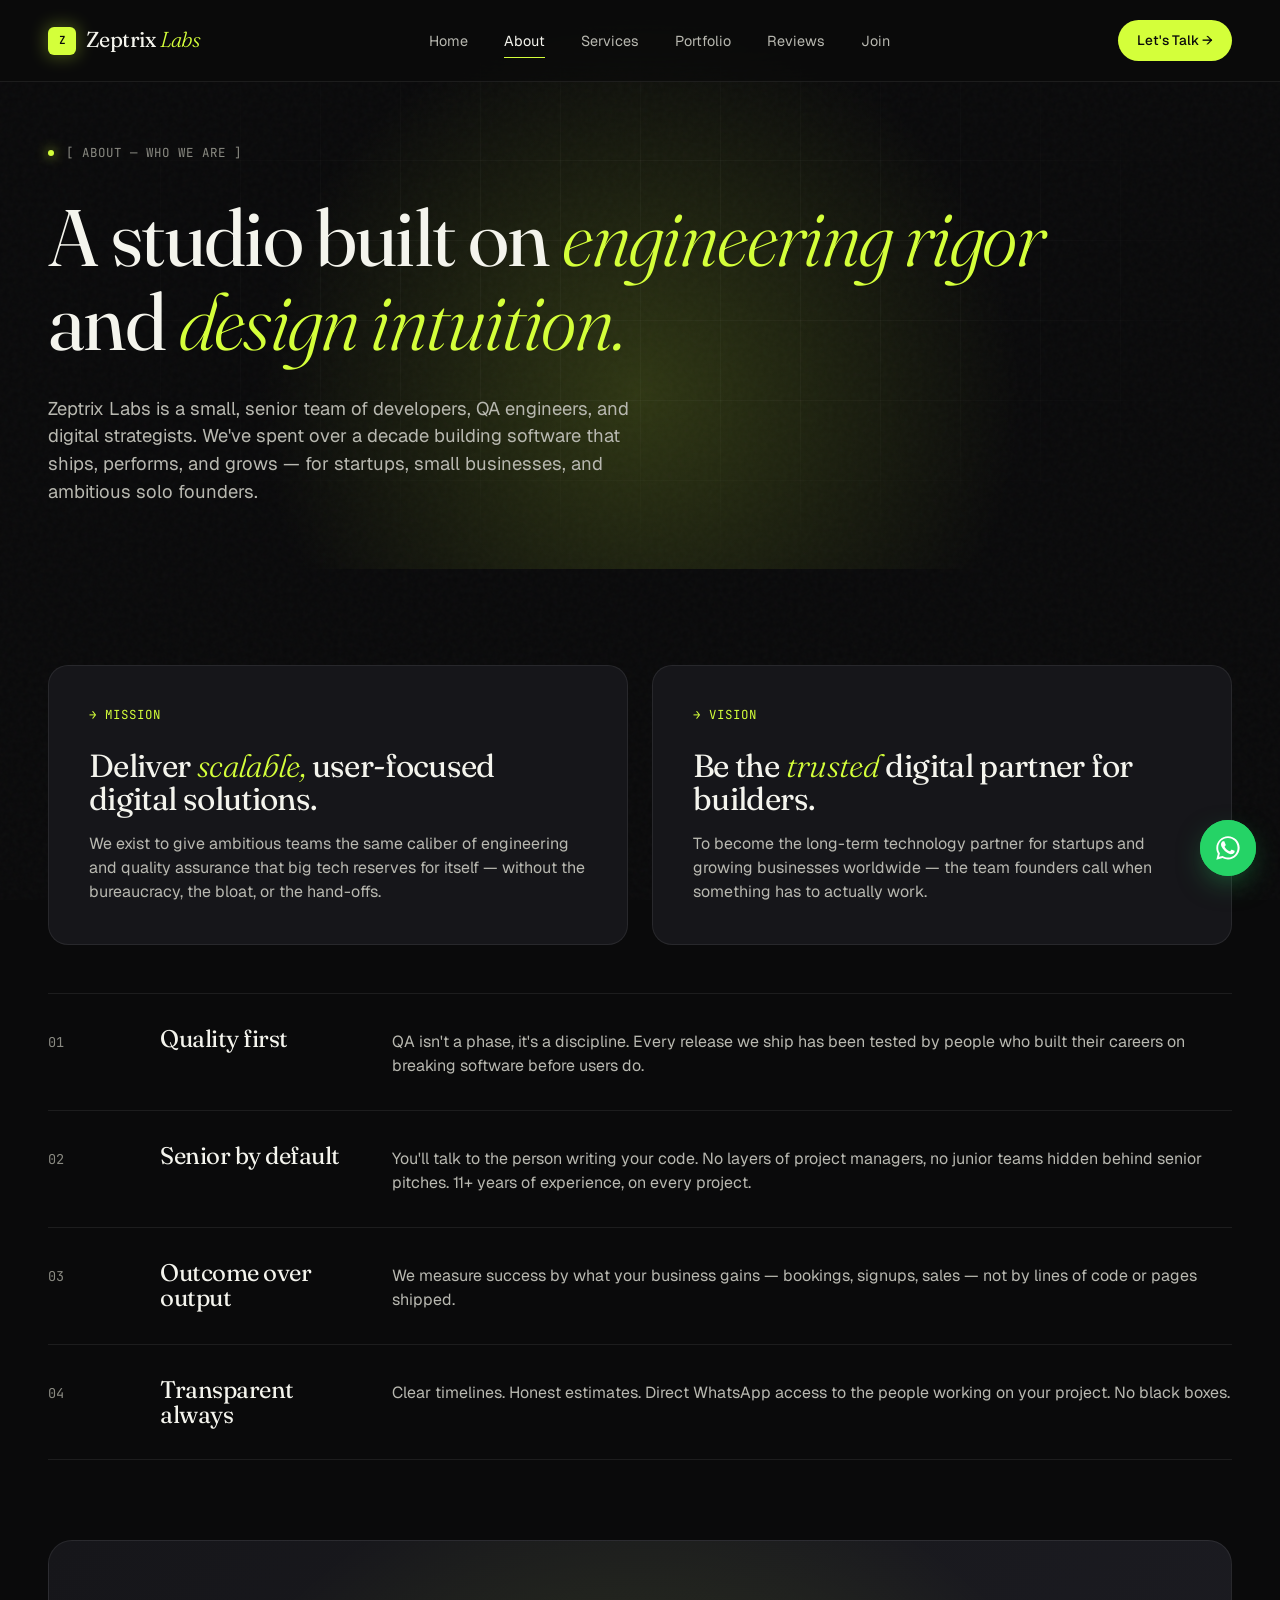
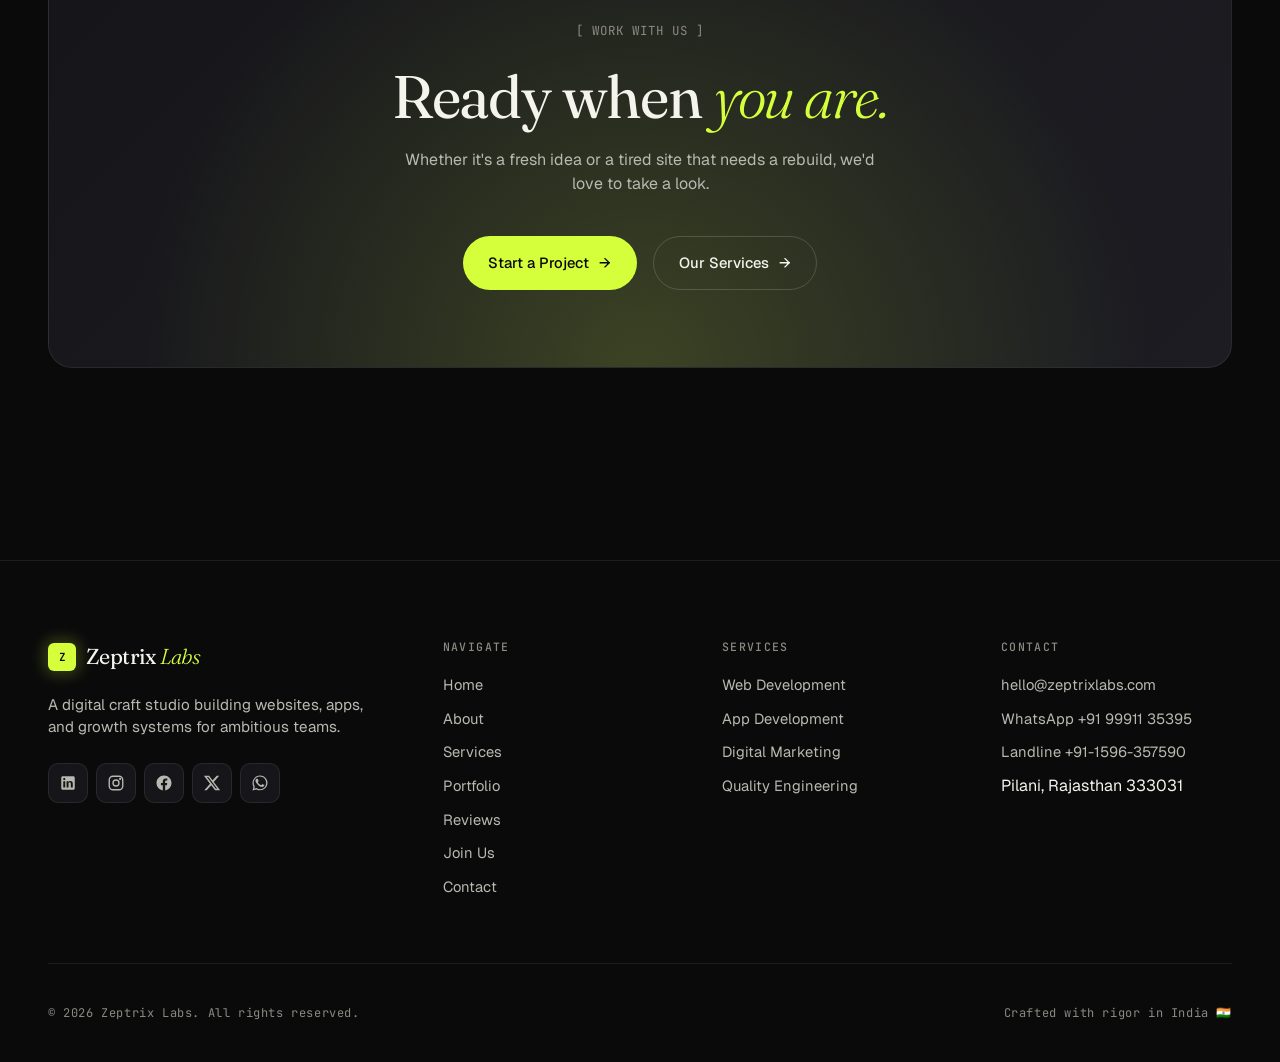
==== about.html @ 1b00766f "Add files via upload" ====
<!DOCTYPE html>
<html lang="en">
<head>
  <meta charset="UTF-8">
  <meta name="viewport" content="width=device-width, initial-scale=1.0">
  <title>About — Zeptrix Labs | 11+ Years of Digital Craft</title>
  <meta name="description" content="Zeptrix Labs is a digital craft studio with 11+ years of experience across QA and development, building scalable user-focused solutions.">
  <link rel="stylesheet" href="styles.css">
  <link rel="icon" href="data:image/svg+xml,%3Csvg xmlns='http://www.w3.org/2000/svg' viewBox='0 0 100 100'%3E%3Crect width='100' height='100' rx='22' fill='%23d4ff3a'/%3E%3Ctext x='50' y='66' font-family='monospace' font-size='52' font-weight='600' text-anchor='middle' fill='%230a0a0b'%3EZ%3C/text%3E%3C/svg%3E">
</head>
<body>

  <nav class="nav">
    <div class="container nav-inner">
      <a href="index.html" class="logo">
        <span class="logo-mark">Z</span>
        <span>Zeptrix <span class="italic">Labs</span></span>
      </a>
      <ul class="nav-links">
        <li><a href="index.html">Home</a></li>
        <li><a href="about.html" class="active">About</a></li>
        <li><a href="services.html">Services</a></li>
        <li><a href="portfolio.html">Portfolio</a></li>
        <li><a href="testimonials.html">Reviews</a></li>
        <li><a href="join.html">Join</a></li>
        <li class="nav-link-mobile"><a href="contact.html">Contact</a></li>
      </ul>
      <a href="contact.html" class="nav-cta">Let's Talk →</a>
      <button class="nav-toggle" aria-label="Menu"><span></span><span></span><span></span></button>
    </div>
  </nav>

  <section class="about-hero hero">
    <div class="container">
      <div class="hero-meta mono">
        <span class="dot"></span>
        <span>[ ABOUT — WHO WE ARE ]</span>
      </div>
      <h1>A studio built on <span class="italic">engineering rigor</span><br>and <span class="italic">design intuition.</span></h1>
      <p>Zeptrix Labs is a small, senior team of developers, QA engineers, and digital strategists. We've spent over a decade building software that ships, performs, and grows — for startups, small businesses, and ambitious solo founders.</p>
    </div>
  </section>

  <section style="padding-top: 2rem;">
    <div class="container">
      <div class="about-grid">
        <div class="about-card reveal">
          <div class="label mono">→ Mission</div>
          <h2>Deliver <span class="italic">scalable,</span> user-focused digital solutions.</h2>
          <p>We exist to give ambitious teams the same caliber of engineering and quality assurance that big tech reserves for itself — without the bureaucracy, the bloat, or the hand-offs.</p>
        </div>
        <div class="about-card reveal">
          <div class="label mono">→ Vision</div>
          <h2>Be the <span class="italic">trusted</span> digital partner for builders.</h2>
          <p>To become the long-term technology partner for startups and growing businesses worldwide — the team founders call when something has to actually work.</p>
        </div>
      </div>

      <ul class="values-list" data-stagger>
        <li class="reveal">
          <span class="num">01</span>
          <h3>Quality first</h3>
          <p>QA isn't a phase, it's a discipline. Every release we ship has been tested by people who built their careers on breaking software before users do.</p>
        </li>
        <li class="reveal">
          <span class="num">02</span>
          <h3>Senior by default</h3>
          <p>You'll talk to the person writing your code. No layers of project managers, no junior teams hidden behind senior pitches. 11+ years of experience, on every project.</p>
        </li>
        <li class="reveal">
          <span class="num">03</span>
          <h3>Outcome over output</h3>
          <p>We measure success by what your business gains — bookings, signups, sales — not by lines of code or pages shipped.</p>
        </li>
        <li class="reveal">
          <span class="num">04</span>
          <h3>Transparent always</h3>
          <p>Clear timelines. Honest estimates. Direct WhatsApp access to the people working on your project. No black boxes.</p>
        </li>
      </ul>

      <div class="cta-banner reveal" style="margin-top: 5rem;">
        <div class="label mono">[ Work With Us ]</div>
        <h2>Ready when <span class="italic">you are.</span></h2>
        <p>Whether it's a fresh idea or a tired site that needs a rebuild, we'd love to take a look.</p>
        <div class="cta-banner-actions">
          <a href="contact.html" class="btn btn-primary">Start a Project <span class="arrow">→</span></a>
          <a href="services.html" class="btn btn-ghost">Our Services <span class="arrow">→</span></a>
        </div>
      </div>
    </div>
  </section>

  <footer class="footer">
    <div class="container">
      <div class="footer-top">
        <div class="footer-brand">
          <a href="index.html" class="logo">
            <span class="logo-mark">Z</span>
            <span>Zeptrix <span class="italic">Labs</span></span>
          </a>
          <p>A digital craft studio building websites, apps, and growth systems for ambitious teams.</p>
          <div class="footer-socials">
            <a href="#" aria-label="LinkedIn"><svg width="18" height="18" viewBox="0 0 24 24" fill="currentColor"><path d="M19 3H5C3.9 3 3 3.9 3 5v14c0 1.1.9 2 2 2h14c1.1 0 2-.9 2-2V5c0-1.1-.9-2-2-2zM8.3 18H5.7V9.5h2.6V18zM7 8.3c-.8 0-1.5-.7-1.5-1.5S6.2 5.3 7 5.3s1.5.7 1.5 1.5S7.8 8.3 7 8.3zM18.3 18h-2.6v-4.6c0-1 0-2.3-1.4-2.3s-1.6 1.1-1.6 2.2V18h-2.6V9.5h2.5v1.1h.1c.4-.7 1.2-1.4 2.5-1.4 2.7 0 3.2 1.7 3.2 4V18z"/></svg></a>
            <a href="#" aria-label="Instagram"><svg width="18" height="18" viewBox="0 0 24 24" fill="none" stroke="currentColor" stroke-width="1.8"><rect x="3" y="3" width="18" height="18" rx="5"/><circle cx="12" cy="12" r="4"/><circle cx="17.5" cy="6.5" r="0.6" fill="currentColor"/></svg></a>
            <a href="#" aria-label="Facebook"><svg width="18" height="18" viewBox="0 0 24 24" fill="currentColor"><path d="M22 12c0-5.5-4.5-10-10-10S2 6.5 2 12c0 5 3.7 9.1 8.4 9.9v-7H7.9V12h2.5V9.8c0-2.5 1.5-3.9 3.8-3.9 1.1 0 2.2.2 2.2.2v2.5h-1.3c-1.2 0-1.6.8-1.6 1.6V12h2.8l-.4 2.9h-2.3v7C18.3 21.1 22 17 22 12z"/></svg></a>
            <a href="#" aria-label="Twitter"><svg width="18" height="18" viewBox="0 0 24 24" fill="currentColor"><path d="M18.244 2.25h3.308l-7.227 8.26 8.502 11.24H16.17l-5.214-6.817L4.99 21.75H1.68l7.73-8.835L1.254 2.25H8.08l4.713 6.231zm-1.161 17.52h1.833L7.084 4.126H5.117z"/></svg></a>
            <a href="https://wa.me/919991135395" target="_blank" rel="noopener" aria-label="WhatsApp"><svg width="18" height="18" viewBox="0 0 24 24" fill="currentColor"><path d="M17.5 14.4c-.3-.1-1.7-.8-2-.9-.3-.1-.5-.1-.7.1-.2.3-.7.9-.9 1.1-.2.2-.3.2-.6.1-.3-.1-1.3-.5-2.4-1.5-.9-.8-1.5-1.8-1.7-2.1-.2-.3 0-.4.1-.6.1-.1.3-.3.4-.5.1-.2.2-.3.3-.5.1-.2 0-.4 0-.5 0-.1-.7-1.7-.9-2.3-.2-.6-.5-.5-.7-.5h-.6c-.2 0-.5.1-.8.4-.3.3-1 1-1 2.4 0 1.4 1 2.8 1.2 3 .1.2 2 3.1 4.9 4.4.7.3 1.2.5 1.6.6.7.2 1.3.2 1.8.1.5-.1 1.7-.7 2-1.4.2-.7.2-1.2.2-1.4-.1-.1-.3-.2-.6-.3zM12 2C6.5 2 2 6.5 2 12c0 1.7.4 3.4 1.3 4.9L2 22l5.3-1.4c1.4.8 3 1.2 4.7 1.2 5.5 0 10-4.5 10-10S17.5 2 12 2zm0 18.2c-1.5 0-3-.4-4.3-1.2l-.3-.2-3.1.8.8-3-.2-.3c-.9-1.4-1.3-3-1.3-4.6 0-4.6 3.7-8.3 8.3-8.3 4.6 0 8.3 3.7 8.3 8.3.1 4.6-3.6 8.5-8.2 8.5z"/></svg></a>
          </div>
        </div>
        <div class="footer-col">
          <h4>Navigate</h4>
          <ul>
            <li><a href="index.html">Home</a></li>
            <li><a href="about.html">About</a></li>
            <li><a href="services.html">Services</a></li>
            <li><a href="portfolio.html">Portfolio</a></li>
            <li><a href="testimonials.html">Reviews</a></li>
            <li><a href="join.html">Join Us</a></li>
            <li><a href="contact.html">Contact</a></li>
          </ul>
        </div>
        <div class="footer-col">
          <h4>Services</h4>
          <ul>
            <li><a href="services.html#web">Web Development</a></li>
            <li><a href="services.html#apps">App Development</a></li>
            <li><a href="services.html#marketing">Digital Marketing</a></li>
            <li><a href="services.html">Quality Engineering</a></li>
          </ul>
        </div>
        <div class="footer-col">
          <h4>Contact</h4>
          <ul>
            <li><a href="mailto:hello@zeptrixlabs.com">hello@zeptrixlabs.com</a></li>
            <li><a href="https://wa.me/919991135395">WhatsApp +91 99911 35395</a></li>
            <li><a href="tel:+911596357590">Landline +91-1596-357590</a></li>
            <li>Pilani, Rajasthan 333031</li>
          </ul>
        </div>
      </div>
      <div class="footer-bottom">
        <p>© 2026 Zeptrix Labs. All rights reserved.</p>
        <p>Crafted with rigor in India 🇮🇳</p>
      </div>
    </div>
  </footer>

  <a href="https://wa.me/919991135395" class="whatsapp-float" target="_blank" rel="noopener" aria-label="Chat on WhatsApp">
    <svg width="28" height="28" viewBox="0 0 24 24" fill="currentColor"><path d="M17.5 14.4c-.3-.1-1.7-.8-2-.9-.3-.1-.5-.1-.7.1-.2.3-.7.9-.9 1.1-.2.2-.3.2-.6.1-.3-.1-1.3-.5-2.4-1.5-.9-.8-1.5-1.8-1.7-2.1-.2-.3 0-.4.1-.6.1-.1.3-.3.4-.5.1-.2.2-.3.3-.5.1-.2 0-.4 0-.5 0-.1-.7-1.7-.9-2.3-.2-.6-.5-.5-.7-.5h-.6c-.2 0-.5.1-.8.4-.3.3-1 1-1 2.4 0 1.4 1 2.8 1.2 3 .1.2 2 3.1 4.9 4.4.7.3 1.2.5 1.6.6.7.2 1.3.2 1.8.1.5-.1 1.7-.7 2-1.4.2-.7.2-1.2.2-1.4-.1-.1-.3-.2-.6-.3zM12 2C6.5 2 2 6.5 2 12c0 1.7.4 3.4 1.3 4.9L2 22l5.3-1.4c1.4.8 3 1.2 4.7 1.2 5.5 0 10-4.5 10-10S17.5 2 12 2zm0 18.2c-1.5 0-3-.4-4.3-1.2l-.3-.2-3.1.8.8-3-.2-.3c-.9-1.4-1.3-3-1.3-4.6 0-4.6 3.7-8.3 8.3-8.3 4.6 0 8.3 3.7 8.3 8.3.1 4.6-3.6 8.5-8.2 8.5z"/></svg>
  </a>

  <script src="script.js"></script>
</body>
</html>
---- styles.css ----
/* ============================================
   ZEPTRIX LABS — DESIGN SYSTEM
   Editorial tech aesthetic | Dark + electric lime
   ============================================ */

@import url('https://fonts.googleapis.com/css2?family=Fraunces:ital,opsz,wght@0,9..144,300;0,9..144,400;0,9..144,500;0,9..144,600;1,9..144,400;1,9..144,500&family=Geist:wght@300;400;500;600;700&family=JetBrains+Mono:wght@400;500&display=swap');

:root {
  /* Surfaces */
  --bg: #0a0a0b;
  --bg-elevated: #111114;
  --surface: #16161a;
  --surface-2: #1c1c22;
  --border: rgba(255, 255, 255, 0.08);
  --border-strong: rgba(255, 255, 255, 0.16);

  /* Text */
  --text: #f4f4ed;
  --text-muted: #8a8a82;
  --text-soft: #b8b8b0;

  /* Accents */
  --lime: #d4ff3a;
  --lime-soft: rgba(212, 255, 58, 0.12);
  --amber: #ff8a3d;
  --cyan: #5ee7df;

  /* Fonts */
  --font-display: 'Fraunces', 'Times New Roman', serif;
  --font-body: 'Geist', system-ui, sans-serif;
  --font-mono: 'JetBrains Mono', 'Courier New', monospace;

  /* Layout */
  --container: 1280px;
  --gutter: clamp(1.25rem, 4vw, 3rem);

  /* Motion */
  --ease: cubic-bezier(0.22, 1, 0.36, 1);
}

/* Reset */
*, *::before, *::after { box-sizing: border-box; margin: 0; padding: 0; }
html { scroll-behavior: smooth; -webkit-font-smoothing: antialiased; }
body {
  font-family: var(--font-body);
  background: var(--bg);
  color: var(--text);
  line-height: 1.5;
  font-weight: 400;
  overflow-x: hidden;
  position: relative;
}

/* Subtle grain overlay */
body::before {
  content: '';
  position: fixed;
  inset: 0;
  pointer-events: none;
  z-index: 1;
  opacity: 0.03;
  background-image: url("data:image/svg+xml,%3Csvg viewBox='0 0 200 200' xmlns='http://www.w3.org/2000/svg'%3E%3Cfilter id='n'%3E%3CfeTurbulence type='fractalNoise' baseFrequency='0.9' numOctaves='3'/%3E%3C/filter%3E%3Crect width='100%25' height='100%25' filter='url(%23n)'/%3E%3C/svg%3E");
}

img { max-width: 100%; display: block; }
a { color: inherit; text-decoration: none; }
button { font: inherit; cursor: pointer; border: none; background: none; color: inherit; }
input, textarea { font: inherit; color: inherit; }

/* Typography */
h1, h2, h3, h4 { font-family: var(--font-display); font-weight: 400; letter-spacing: -0.02em; line-height: 1.05; }
.italic { font-style: italic; font-weight: 300; }
.mono { font-family: var(--font-mono); font-size: 0.78rem; letter-spacing: 0.08em; text-transform: uppercase; }

/* Layout */
.container {
  max-width: var(--container);
  margin: 0 auto;
  padding: 0 var(--gutter);
  position: relative;
  z-index: 2;
}

/* ============================================
   NAVIGATION
   ============================================ */
.nav {
  position: fixed;
  top: 0; left: 0; right: 0;
  z-index: 100;
  padding: 1.25rem 0;
  background: rgba(10, 10, 11, 0.7);
  backdrop-filter: blur(20px);
  -webkit-backdrop-filter: blur(20px);
  border-bottom: 1px solid var(--border);
  transition: padding 0.3s var(--ease);
}
.nav-inner {
  display: flex;
  align-items: center;
  justify-content: space-between;
  gap: 2rem;
}
.logo {
  display: flex;
  align-items: center;
  gap: 0.6rem;
  font-family: var(--font-display);
  font-size: 1.35rem;
  letter-spacing: -0.02em;
}
.logo-mark {
  width: 28px; height: 28px;
  background: var(--lime);
  border-radius: 6px;
  position: relative;
  display: grid;
  place-items: center;
  color: var(--bg);
  font-family: var(--font-mono);
  font-size: 0.7rem;
  font-weight: 600;
}
.logo-mark::after {
  content: '';
  position: absolute;
  inset: -3px;
  background: var(--lime);
  border-radius: 8px;
  opacity: 0.25;
  filter: blur(8px);
  z-index: -1;
}
.logo span.italic { font-style: italic; color: var(--lime); }

.nav-links {
  display: flex;
  gap: 2.25rem;
  list-style: none;
}
.nav-links a {
  font-size: 0.9rem;
  color: var(--text-soft);
  position: relative;
  padding: 0.25rem 0;
  transition: color 0.2s var(--ease);
}
.nav-links a:hover, .nav-links a.active { color: var(--text); }
.nav-links a.active::after {
  content: '';
  position: absolute;
  bottom: -4px; left: 0;
  width: 100%; height: 1px;
  background: var(--lime);
}

.nav-cta {
  padding: 0.65rem 1.2rem;
  background: var(--lime);
  color: var(--bg);
  border-radius: 100px;
  font-size: 0.85rem;
  font-weight: 500;
  transition: transform 0.2s var(--ease), box-shadow 0.2s var(--ease);
}
.nav-cta:hover {
  transform: translateY(-1px);
  box-shadow: 0 8px 30px -8px rgba(212, 255, 58, 0.5);
}

.nav-toggle {
  display: none;
  width: 40px; height: 40px;
  flex-direction: column;
  justify-content: center;
  gap: 5px;
  padding: 0 10px;
}
.nav-toggle span {
  width: 100%; height: 1.5px;
  background: var(--text);
  transition: transform 0.3s var(--ease);
}

@media (max-width: 900px) {
  .nav-links, .nav-cta { display: none; }
  .nav-toggle { display: flex; }
  .nav-links.open {
    display: flex;
    position: absolute;
    top: 100%; left: 0; right: 0;
    flex-direction: column;
    background: var(--bg-elevated);
    padding: 1.5rem var(--gutter);
    gap: 1rem;
    border-bottom: 1px solid var(--border);
  }
}

/* ============================================
   BUTTONS
   ============================================ */
.btn {
  display: inline-flex;
  align-items: center;
  gap: 0.6rem;
  padding: 0.95rem 1.6rem;
  border-radius: 100px;
  font-size: 0.92rem;
  font-weight: 500;
  transition: transform 0.25s var(--ease), background 0.25s var(--ease), box-shadow 0.25s var(--ease);
  white-space: nowrap;
}
.btn-primary {
  background: var(--lime);
  color: var(--bg);
}
.btn-primary:hover {
  transform: translateY(-2px);
  box-shadow: 0 12px 40px -10px rgba(212, 255, 58, 0.6);
}
.btn-ghost {
  background: transparent;
  color: var(--text);
  border: 1px solid var(--border-strong);
}
.btn-ghost:hover {
  background: var(--surface);
  border-color: var(--text);
}
.btn .arrow {
  display: inline-block;
  transition: transform 0.25s var(--ease);
}
.btn:hover .arrow { transform: translateX(4px); }

/* ============================================
   HERO
   ============================================ */
.hero {
  padding: 9rem 0 6rem;
  position: relative;
  overflow: hidden;
}
.hero::before {
  content: '';
  position: absolute;
  top: -10%; left: 50%;
  transform: translateX(-50%);
  width: 900px; height: 900px;
  background: radial-gradient(circle, rgba(212, 255, 58, 0.18) 0%, transparent 60%);
  pointer-events: none;
}
.hero::after {
  content: '';
  position: absolute;
  inset: 0;
  background-image:
    linear-gradient(rgba(255, 255, 255, 0.03) 1px, transparent 1px),
    linear-gradient(90deg, rgba(255, 255, 255, 0.03) 1px, transparent 1px);
  background-size: 80px 80px;
  mask-image: radial-gradient(ellipse at center, black 30%, transparent 75%);
  -webkit-mask-image: radial-gradient(ellipse at center, black 30%, transparent 75%);
  pointer-events: none;
}

.hero-meta {
  display: flex;
  align-items: center;
  gap: 0.75rem;
  margin-bottom: 2rem;
  color: var(--text-muted);
  opacity: 0;
  animation: fadeUp 0.8s var(--ease) 0.1s forwards;
}
.hero-meta .dot {
  width: 6px; height: 6px;
  border-radius: 50%;
  background: var(--lime);
  box-shadow: 0 0 12px var(--lime);
  animation: pulse 2s ease-in-out infinite;
}
.hero h1 {
  font-size: clamp(2.5rem, 7vw, 5.5rem);
  margin-bottom: 1.75rem;
  max-width: 1100px;
  opacity: 0;
  animation: fadeUp 0.9s var(--ease) 0.2s forwards;
}
.hero h1 .lime { color: var(--lime); }
.hero p.lead {
  font-size: clamp(1.05rem, 1.4vw, 1.2rem);
  color: var(--text-soft);
  max-width: 600px;
  margin-bottom: 2.5rem;
  opacity: 0;
  animation: fadeUp 0.9s var(--ease) 0.35s forwards;
}
.hero-actions {
  display: flex;
  gap: 1rem;
  flex-wrap: wrap;
  opacity: 0;
  animation: fadeUp 0.9s var(--ease) 0.5s forwards;
}

.hero-stats {
  display: grid;
  grid-template-columns: repeat(auto-fit, minmax(180px, 1fr));
  gap: 2rem;
  margin-top: 5rem;
  padding-top: 3rem;
  border-top: 1px solid var(--border);
  opacity: 0;
  animation: fadeUp 0.9s var(--ease) 0.7s forwards;
}
.stat-num {
  font-family: var(--font-display);
  font-size: 2.75rem;
  letter-spacing: -0.03em;
  color: var(--text);
}
.stat-num .italic { color: var(--lime); }
.stat-label {
  font-family: var(--font-mono);
  font-size: 0.72rem;
  text-transform: uppercase;
  letter-spacing: 0.1em;
  color: var(--text-muted);
  margin-top: 0.4rem;
}

@keyframes fadeUp {
  from { opacity: 0; transform: translateY(20px); }
  to { opacity: 1; transform: translateY(0); }
}
@keyframes pulse {
  0%, 100% { opacity: 1; transform: scale(1); }
  50% { opacity: 0.5; transform: scale(1.3); }
}

/* ============================================
   SECTIONS — GENERAL
   ============================================ */
section { padding: 6rem 0; position: relative; }
.section-header {
  display: flex;
  align-items: flex-end;
  justify-content: space-between;
  gap: 2rem;
  margin-bottom: 4rem;
  flex-wrap: wrap;
}
.section-header .label {
  display: flex;
  align-items: center;
  gap: 0.6rem;
  color: var(--text-muted);
  margin-bottom: 1rem;
}
.section-header .label::before {
  content: '';
  width: 24px; height: 1px;
  background: var(--lime);
}
.section-header h2 {
  font-size: clamp(2rem, 4.5vw, 3.5rem);
  max-width: 700px;
}
.section-header h2 .italic { color: var(--lime); }
.section-header .subtitle {
  color: var(--text-soft);
  max-width: 380px;
  font-size: 1rem;
}

/* ============================================
   SERVICES CARDS
   ============================================ */
.services-grid {
  display: grid;
  grid-template-columns: repeat(3, 1fr);
  gap: 1.25rem;
}
@media (max-width: 900px) {
  .services-grid { grid-template-columns: 1fr; }
}

.service-card {
  background: var(--surface);
  border: 1px solid var(--border);
  border-radius: 20px;
  padding: 2rem;
  position: relative;
  overflow: hidden;
  transition: transform 0.4s var(--ease), border-color 0.4s var(--ease);
  display: flex;
  flex-direction: column;
  min-height: 360px;
}
.service-card::before {
  content: '';
  position: absolute;
  inset: 0;
  background: radial-gradient(circle at 50% -20%, rgba(212, 255, 58, 0.18), transparent 60%);
  opacity: 0;
  transition: opacity 0.5s var(--ease);
  pointer-events: none;
}
.service-card:hover {
  transform: translateY(-6px);
  border-color: rgba(212, 255, 58, 0.3);
}
.service-card:hover::before { opacity: 1; }

.service-num {
  font-family: var(--font-mono);
  font-size: 0.8rem;
  color: var(--text-muted);
  margin-bottom: 1.5rem;
}
.service-icon {
  width: 56px; height: 56px;
  border-radius: 14px;
  background: var(--lime-soft);
  border: 1px solid rgba(212, 255, 58, 0.2);
  display: grid;
  place-items: center;
  margin-bottom: 1.75rem;
  color: var(--lime);
}
.service-card h3 {
  font-size: 1.65rem;
  margin-bottom: 0.85rem;
}
.service-card p {
  color: var(--text-soft);
  font-size: 0.95rem;
  margin-bottom: 1.5rem;
  flex: 1;
}
.service-card .link {
  display: inline-flex;
  align-items: center;
  gap: 0.5rem;
  color: var(--lime);
  font-size: 0.9rem;
  font-weight: 500;
}
.service-card .link .arrow { transition: transform 0.25s var(--ease); }
.service-card:hover .link .arrow { transform: translateX(4px); }

/* ============================================
   PORTFOLIO
   ============================================ */
.portfolio-grid {
  display: grid;
  grid-template-columns: 1fr 1fr;
  gap: 1.5rem;
}
.portfolio-grid > :first-child { grid-column: 1 / -1; }
@media (max-width: 900px) {
  .portfolio-grid { grid-template-columns: 1fr; }
}

.work-card {
  background: var(--surface);
  border: 1px solid var(--border);
  border-radius: 20px;
  padding: 1.5rem;
  position: relative;
  overflow: hidden;
  transition: border-color 0.4s var(--ease);
}
.work-card:hover { border-color: var(--border-strong); }

.work-preview {
  aspect-ratio: 16 / 10;
  border-radius: 14px;
  overflow: hidden;
  margin-bottom: 1.5rem;
  position: relative;
  background: var(--surface-2);
}
.work-preview .browser-bar {
  position: absolute;
  top: 0; left: 0; right: 0;
  height: 28px;
  background: rgba(0, 0, 0, 0.4);
  display: flex;
  align-items: center;
  padding: 0 12px;
  gap: 6px;
  z-index: 2;
  border-bottom: 1px solid var(--border);
}
.work-preview .browser-bar .dot {
  width: 9px; height: 9px;
  border-radius: 50%;
}
.work-preview .browser-bar .dot:nth-child(1) { background: #ff5f57; }
.work-preview .browser-bar .dot:nth-child(2) { background: #ffbd2e; }
.work-preview .browser-bar .dot:nth-child(3) { background: #28ca42; }
.work-preview .browser-bar .url {
  margin-left: 12px;
  font-family: var(--font-mono);
  font-size: 0.7rem;
  color: var(--text-muted);
}

.work-mock {
  position: absolute;
  inset: 28px 0 0 0;
  display: grid;
  place-items: center;
  text-align: center;
  padding: 2rem;
  transition: transform 0.6s var(--ease);
}
.work-card:hover .work-mock { transform: scale(1.04); }

/* Project-specific mocks */
.mock-yog {
  background: linear-gradient(135deg, #2c1810 0%, #5d2e0a 50%, #8b4513 100%);
}
.mock-yog::before {
  content: '';
  position: absolute;
  inset: 28px 0 0 0;
  background: radial-gradient(circle at 30% 60%, rgba(255, 165, 0, 0.3), transparent 50%);
}
.mock-aaj {
  background: linear-gradient(135deg, #1a0a1f 0%, #3d1538 50%, #7a2d65 100%);
}
.mock-aaj::before {
  content: '';
  position: absolute;
  inset: 28px 0 0 0;
  background: radial-gradient(circle at 70% 40%, rgba(255, 105, 180, 0.25), transparent 50%);
}
.mock-pilani {
  background: linear-gradient(135deg, #0a1f1a 0%, #14453d 50%, #2d8870 100%);
}
.mock-pilani::before {
  content: '';
  position: absolute;
  inset: 28px 0 0 0;
  background: radial-gradient(circle at 40% 50%, rgba(94, 231, 223, 0.25), transparent 50%);
}

.mock-content {
  position: relative;
  z-index: 1;
  font-family: var(--font-display);
}
.mock-content .mock-title {
  font-size: clamp(1.4rem, 3vw, 2.2rem);
  font-style: italic;
  color: rgba(255, 255, 255, 0.95);
  line-height: 1.2;
  letter-spacing: -0.02em;
}
.mock-content .mock-sub {
  font-family: var(--font-mono);
  font-size: 0.7rem;
  letter-spacing: 0.2em;
  color: rgba(255, 255, 255, 0.5);
  text-transform: uppercase;
  margin-top: 0.75rem;
}

.work-meta {
  display: flex;
  align-items: flex-end;
  justify-content: space-between;
  gap: 1rem;
  margin-bottom: 0.75rem;
  flex-wrap: wrap;
}
.work-tag {
  display: inline-flex;
  align-items: center;
  gap: 0.4rem;
  padding: 0.35rem 0.7rem;
  border: 1px solid var(--border);
  border-radius: 100px;
  font-family: var(--font-mono);
  font-size: 0.7rem;
  text-transform: uppercase;
  letter-spacing: 0.08em;
  color: var(--text-muted);
}
.work-card h3 {
  font-size: 1.5rem;
  margin-bottom: 0.4rem;
}
.work-card p {
  color: var(--text-soft);
  font-size: 0.95rem;
  margin-bottom: 1rem;
}
.work-link {
  display: inline-flex;
  align-items: center;
  gap: 0.5rem;
  color: var(--lime);
  font-size: 0.9rem;
  font-weight: 500;
  padding-top: 0.75rem;
  border-top: 1px solid var(--border);
  width: 100%;
  justify-content: space-between;
}
.work-link .arrow { transition: transform 0.25s var(--ease); }
.work-card:hover .work-link .arrow { transform: translate(4px, -4px); }

/* ============================================
   TESTIMONIALS
   ============================================ */
.testimonials {
  background: var(--bg-elevated);
  border-top: 1px solid var(--border);
  border-bottom: 1px solid var(--border);
}
.testimonial-grid {
  display: grid;
  grid-template-columns: repeat(3, 1fr);
  gap: 1.25rem;
}
@media (max-width: 900px) {
  .testimonial-grid { grid-template-columns: 1fr; }
}
@media (min-width: 901px) and (max-width: 1100px) {
  .testimonial-grid { grid-template-columns: 1fr 1fr; }
}

.testimonial {
  background: var(--surface);
  border: 1px solid var(--border);
  border-radius: 20px;
  padding: 2rem;
  display: flex;
  flex-direction: column;
  position: relative;
  transition: border-color 0.3s var(--ease), transform 0.3s var(--ease);
}
.testimonial:hover {
  border-color: var(--border-strong);
  transform: translateY(-3px);
}
.testimonial .quote-mark {
  font-family: var(--font-display);
  font-style: italic;
  font-size: 4rem;
  line-height: 0.6;
  color: var(--lime);
  margin-bottom: 1rem;
  height: 30px;
  overflow: hidden;
}
.testimonial blockquote {
  font-family: var(--font-display);
  font-size: 1.1rem;
  line-height: 1.5;
  color: var(--text);
  margin-bottom: 2rem;
  flex: 1;
  font-weight: 300;
}
.testimonial-author {
  display: flex;
  align-items: center;
  gap: 0.85rem;
  padding-top: 1.25rem;
  border-top: 1px solid var(--border);
}
.testimonial-avatar {
  width: 42px; height: 42px;
  border-radius: 50%;
  display: grid;
  place-items: center;
  font-family: var(--font-display);
  font-size: 1rem;
  color: var(--bg);
  font-weight: 500;
  background: var(--lime);
}
.testimonial-meta .name { font-size: 0.95rem; font-weight: 500; }
.testimonial-meta .role {
  font-family: var(--font-mono);
  font-size: 0.72rem;
  text-transform: uppercase;
  letter-spacing: 0.08em;
  color: var(--text-muted);
  margin-top: 0.15rem;
}

/* ============================================
   MARQUEE
   ============================================ */
.marquee {
  overflow: hidden;
  padding: 2rem 0;
  border-top: 1px solid var(--border);
  border-bottom: 1px solid var(--border);
  background: var(--bg-elevated);
  position: relative;
  z-index: 2;
}
.marquee-track {
  display: flex;
  gap: 4rem;
  animation: scroll 30s linear infinite;
  white-space: nowrap;
  width: max-content;
}
.marquee-item {
  font-family: var(--font-display);
  font-size: clamp(1.5rem, 3vw, 2.4rem);
  color: var(--text-soft);
  display: inline-flex;
  align-items: center;
  gap: 4rem;
}
.marquee-item .italic { color: var(--lime); font-weight: 300; }
.marquee-item::after {
  content: '◆';
  color: var(--lime);
  font-size: 0.6em;
}
@keyframes scroll {
  to { transform: translateX(-50%); }
}

/* ============================================
   CTA BANNER
   ============================================ */
.cta-banner {
  margin: 6rem auto 0;
  background: linear-gradient(135deg, var(--surface) 0%, var(--surface-2) 100%);
  border: 1px solid var(--border);
  border-radius: 24px;
  padding: clamp(3rem, 6vw, 5rem);
  position: relative;
  overflow: hidden;
  text-align: center;
}
.cta-banner::before {
  content: '';
  position: absolute;
  inset: 0;
  background: radial-gradient(circle at 50% 100%, rgba(212, 255, 58, 0.18), transparent 70%);
  pointer-events: none;
}
.cta-banner .label {
  display: inline-flex;
  align-items: center;
  gap: 0.5rem;
  color: var(--text-muted);
  margin-bottom: 1.5rem;
  position: relative;
}
.cta-banner h2 {
  font-size: clamp(2rem, 5vw, 3.75rem);
  margin-bottom: 1.25rem;
  position: relative;
}
.cta-banner h2 .italic { color: var(--lime); }
.cta-banner p {
  color: var(--text-soft);
  max-width: 500px;
  margin: 0 auto 2.5rem;
  position: relative;
}
.cta-banner-actions {
  display: flex;
  justify-content: center;
  gap: 1rem;
  flex-wrap: wrap;
  position: relative;
}

/* ============================================
   ABOUT PAGE
   ============================================ */
.about-hero {
  padding: 9rem 0 4rem;
  position: relative;
}
.about-hero h1 {
  font-size: clamp(2.5rem, 7vw, 5rem);
  max-width: 1000px;
  margin-bottom: 2rem;
}
.about-hero h1 .italic { color: var(--lime); }
.about-hero p {
  font-size: 1.15rem;
  color: var(--text-soft);
  max-width: 600px;
}

.about-grid {
  display: grid;
  grid-template-columns: 1fr 1fr;
  gap: 1.5rem;
  margin-top: 4rem;
}
@media (max-width: 900px) { .about-grid { grid-template-columns: 1fr; } }
.about-card {
  background: var(--surface);
  border: 1px solid var(--border);
  border-radius: 20px;
  padding: 2.5rem;
  transition: border-color 0.3s var(--ease);
}
.about-card:hover { border-color: rgba(212, 255, 58, 0.3); }
.about-card .label { margin-bottom: 1.5rem; color: var(--lime); }
.about-card h2 {
  font-size: 2rem;
  margin-bottom: 1rem;
}
.about-card h2 .italic { color: var(--lime); }
.about-card p { color: var(--text-soft); }

.values-list {
  list-style: none;
  margin-top: 3rem;
}
.values-list li {
  display: grid;
  grid-template-columns: 80px 200px 1fr;
  gap: 2rem;
  padding: 2rem 0;
  border-top: 1px solid var(--border);
  align-items: baseline;
}
.values-list li:last-child { border-bottom: 1px solid var(--border); }
.values-list .num {
  font-family: var(--font-mono);
  color: var(--text-muted);
  font-size: 0.85rem;
}
.values-list h3 {
  font-size: 1.5rem;
}
.values-list p { color: var(--text-soft); }
@media (max-width: 700px) {
  .values-list li { grid-template-columns: 1fr; gap: 0.5rem; }
}

/* ============================================
   SERVICES PAGE — DETAILED
   ============================================ */
.service-detail {
  padding: 5rem 0;
  border-top: 1px solid var(--border);
}
.service-detail:first-of-type { border-top: none; }
.service-detail-grid {
  display: grid;
  grid-template-columns: 1fr 1fr;
  gap: 4rem;
  align-items: start;
}
@media (max-width: 900px) {
  .service-detail-grid { grid-template-columns: 1fr; gap: 2rem; }
}
.service-detail .label { color: var(--lime); margin-bottom: 1.25rem; }
.service-detail h2 {
  font-size: clamp(2rem, 4vw, 3rem);
  margin-bottom: 1.5rem;
}
.service-detail h2 .italic { color: var(--lime); }
.service-detail p.intro {
  color: var(--text-soft);
  font-size: 1.05rem;
  margin-bottom: 2rem;
}
.feature-list {
  list-style: none;
  display: grid;
  gap: 0.85rem;
  margin-bottom: 2.5rem;
}
.feature-list li {
  display: flex;
  align-items: flex-start;
  gap: 0.85rem;
  padding-left: 1.25rem;
  position: relative;
  color: var(--text);
}
.feature-list li::before {
  content: '';
  position: absolute;
  left: 0; top: 10px;
  width: 6px; height: 6px;
  background: var(--lime);
  border-radius: 50%;
  box-shadow: 0 0 10px var(--lime);
}

.service-visual {
  background: var(--surface);
  border: 1px solid var(--border);
  border-radius: 20px;
  padding: 2.5rem;
  aspect-ratio: 1;
  display: grid;
  place-items: center;
  text-align: center;
  position: relative;
  overflow: hidden;
}
.service-visual::before {
  content: '';
  position: absolute;
  inset: 0;
  background: radial-gradient(circle at center, rgba(212, 255, 58, 0.1), transparent 70%);
}
.service-visual-num {
  font-family: var(--font-display);
  font-size: clamp(8rem, 18vw, 14rem);
  color: var(--lime);
  font-style: italic;
  font-weight: 300;
  line-height: 0.85;
  position: relative;
  z-index: 1;
}
.service-visual-label {
  font-family: var(--font-mono);
  font-size: 0.8rem;
  letter-spacing: 0.15em;
  color: var(--text-muted);
  text-transform: uppercase;
  margin-top: 1rem;
  position: relative;
  z-index: 1;
}

/* ============================================
   CONTACT PAGE
   ============================================ */
.contact-hero h1 { font-size: clamp(2.5rem, 6vw, 4.5rem); margin-bottom: 1.5rem; max-width: 900px; }
.contact-hero h1 .italic { color: var(--lime); }
.contact-hero p { font-size: 1.15rem; color: var(--text-soft); max-width: 540px; }

.contact-grid {
  display: grid;
  grid-template-columns: 1.2fr 1fr;
  gap: 3rem;
  margin-top: 4rem;
}
@media (max-width: 900px) { .contact-grid { grid-template-columns: 1fr; } }

.contact-form {
  background: var(--surface);
  border: 1px solid var(--border);
  border-radius: 20px;
  padding: clamp(2rem, 4vw, 3rem);
}
.form-row {
  margin-bottom: 1.5rem;
}
.form-row label {
  display: block;
  font-family: var(--font-mono);
  font-size: 0.72rem;
  letter-spacing: 0.1em;
  text-transform: uppercase;
  color: var(--text-muted);
  margin-bottom: 0.6rem;
}
.form-row input, .form-row textarea {
  width: 100%;
  background: transparent;
  border: none;
  border-bottom: 1px solid var(--border-strong);
  padding: 0.75rem 0;
  font-size: 1rem;
  font-family: var(--font-body);
  transition: border-color 0.25s var(--ease);
}
.form-row textarea { resize: vertical; min-height: 100px; }
.form-row input:focus, .form-row textarea:focus {
  outline: none;
  border-bottom-color: var(--lime);
}
.contact-form button { width: 100%; justify-content: center; margin-top: 1rem; }

.contact-info {
  display: flex;
  flex-direction: column;
  gap: 1rem;
}
.info-card {
  background: var(--surface);
  border: 1px solid var(--border);
  border-radius: 16px;
  padding: 1.5rem 1.75rem;
  display: flex;
  align-items: center;
  gap: 1.25rem;
  transition: border-color 0.3s var(--ease), transform 0.3s var(--ease);
}
.info-card:hover { border-color: rgba(212, 255, 58, 0.3); transform: translateY(-2px); }
.info-card .icon {
  width: 42px; height: 42px;
  border-radius: 10px;
  display: grid;
  place-items: center;
  background: var(--lime-soft);
  color: var(--lime);
  flex-shrink: 0;
}
.info-card .label-mini {
  font-family: var(--font-mono);
  font-size: 0.7rem;
  letter-spacing: 0.1em;
  text-transform: uppercase;
  color: var(--text-muted);
  margin-bottom: 0.2rem;
}
.info-card .value {
  font-size: 0.95rem;
  color: var(--text);
}

.map-card {
  margin-top: 4rem;
  background: var(--surface);
  border: 1px solid var(--border);
  border-radius: 20px;
  aspect-ratio: 21 / 9;
  position: relative;
  overflow: hidden;
  display: grid;
  place-items: center;
  text-align: center;
  background-image:
    linear-gradient(rgba(212, 255, 58, 0.05) 1px, transparent 1px),
    linear-gradient(90deg, rgba(212, 255, 58, 0.05) 1px, transparent 1px);
  background-size: 40px 40px;
}
.map-card::before {
  content: '';
  position: absolute;
  inset: 0;
  background: radial-gradient(circle at center, rgba(212, 255, 58, 0.15), transparent 60%);
}
.map-pin {
  position: relative;
  z-index: 1;
  width: 56px;
  height: 56px;
  background: var(--lime);
  border-radius: 50% 50% 50% 0;
  transform: rotate(-45deg);
  display: grid;
  place-items: center;
  margin: 0 auto;
  box-shadow: 0 0 40px rgba(212, 255, 58, 0.6);
}
.map-pin::before {
  content: '';
  width: 16px; height: 16px;
  background: var(--bg);
  border-radius: 50%;
}
.map-card .map-text {
  position: relative;
  z-index: 1;
  margin-top: 1.5rem;
}
.map-card h3 { font-size: 1.5rem; }
.map-card p { color: var(--text-muted); font-family: var(--font-mono); font-size: 0.78rem; letter-spacing: 0.1em; text-transform: uppercase; margin-top: 0.4rem; }

/* ============================================
   PORTFOLIO PAGE — FULL GRID
   ============================================ */
.portfolio-hero h1 { font-size: clamp(2.5rem, 6vw, 4.5rem); margin-bottom: 1.5rem; max-width: 900px; }
.portfolio-hero h1 .italic { color: var(--lime); }
.portfolio-hero p { font-size: 1.15rem; color: var(--text-soft); max-width: 540px; }

.portfolio-full {
  display: grid;
  grid-template-columns: 1fr 1fr;
  gap: 1.5rem;
  margin-top: 4rem;
}
@media (max-width: 900px) { .portfolio-full { grid-template-columns: 1fr; } }

/* ============================================
   TESTIMONIALS PAGE
   ============================================ */
.testimonials-hero h1 { font-size: clamp(2.5rem, 6vw, 4.5rem); margin-bottom: 1.5rem; max-width: 900px; }
.testimonials-hero h1 .italic { color: var(--lime); }
.testimonials-hero p { font-size: 1.15rem; color: var(--text-soft); max-width: 540px; }

/* ============================================
   FOOTER
   ============================================ */
.footer {
  border-top: 1px solid var(--border);
  padding: 5rem 0 2.5rem;
  margin-top: 6rem;
  position: relative;
  z-index: 2;
}
.footer-top {
  display: grid;
  grid-template-columns: 1.5fr 1fr 1fr 1fr;
  gap: 3rem;
  margin-bottom: 4rem;
}
@media (max-width: 900px) {
  .footer-top { grid-template-columns: 1fr 1fr; }
}
@media (max-width: 600px) {
  .footer-top { grid-template-columns: 1fr; }
}

.footer-brand .logo { margin-bottom: 1.25rem; }
.footer-brand p {
  color: var(--text-soft);
  max-width: 320px;
  font-size: 0.95rem;
  margin-bottom: 1.5rem;
}
.footer-socials {
  display: flex;
  gap: 0.5rem;
}
.footer-socials a {
  width: 40px; height: 40px;
  border-radius: 10px;
  background: var(--surface);
  border: 1px solid var(--border);
  display: grid;
  place-items: center;
  color: var(--text-soft);
  transition: all 0.25s var(--ease);
}
.footer-socials a:hover {
  background: var(--lime);
  color: var(--bg);
  border-color: var(--lime);
  transform: translateY(-2px);
}

.footer-col h4 {
  font-family: var(--font-mono);
  font-size: 0.72rem;
  letter-spacing: 0.12em;
  text-transform: uppercase;
  color: var(--text-muted);
  font-weight: 500;
  margin-bottom: 1.25rem;
}
.footer-col ul {
  list-style: none;
  display: flex;
  flex-direction: column;
  gap: 0.6rem;
}
.footer-col a {
  color: var(--text-soft);
  font-size: 0.92rem;
  transition: color 0.2s var(--ease);
}
.footer-col a:hover { color: var(--lime); }

.footer-bottom {
  padding-top: 2.5rem;
  border-top: 1px solid var(--border);
  display: flex;
  justify-content: space-between;
  align-items: center;
  flex-wrap: wrap;
  gap: 1rem;
}
.footer-bottom p, .footer-bottom a {
  font-family: var(--font-mono);
  font-size: 0.75rem;
  letter-spacing: 0.05em;
  color: var(--text-muted);
}

/* ============================================
   REVEAL ANIMATION
   ============================================ */
.reveal {
  opacity: 0;
  transform: translateY(24px);
  transition: opacity 0.9s var(--ease), transform 0.9s var(--ease);
}
.reveal.visible {
  opacity: 1;
  transform: translateY(0);
}

/* ============================================
   WHATSAPP FLOAT
   ============================================ */
.whatsapp-float {
  position: fixed;
  bottom: 1.5rem; right: 1.5rem;
  width: 56px; height: 56px;
  background: #25D366;
  border-radius: 50%;
  display: grid;
  place-items: center;
  z-index: 50;
  box-shadow: 0 10px 30px -8px rgba(37, 211, 102, 0.5);
  transition: transform 0.3s var(--ease);
  color: white;
}
.whatsapp-float:hover { transform: scale(1.08); }
.whatsapp-float::after {
  content: '';
  position: absolute;
  inset: 0;
  border-radius: 50%;
  border: 2px solid #25D366;
  animation: ringPulse 2s ease-out infinite;
}
@keyframes ringPulse {
  0% { transform: scale(1); opacity: 1; }
  100% { transform: scale(1.5); opacity: 0; }
}

/* ============================================
   FORM NOTE
   ============================================ */
.form-note {
  margin-top: 1rem;
  color: var(--text-muted);
  font-size: 0.7rem;
  letter-spacing: 0.05em;
  line-height: 1.5;
  text-align: center;
}

/* ============================================
   MOBILE RESPONSIVE — fine-tuning
   ============================================ */
@media (max-width: 900px) {
  /* Section padding */
  section { padding: 4rem 0; }
  .hero, .about-hero, .contact-hero, .portfolio-hero, .testimonials-hero {
    padding: 7rem 0 3rem;
  }
  .section-header { margin-bottom: 2.5rem; }
  .section-header .subtitle { max-width: 100%; }
  .hero-stats { margin-top: 3rem; padding-top: 2rem; gap: 1.25rem; }
  .stat-num { font-size: 2.2rem; }
  .footer { padding: 4rem 0 2rem; margin-top: 4rem; }
  .footer-top { gap: 2.5rem; margin-bottom: 3rem; }
  .cta-banner { padding: 2.5rem 1.5rem; margin-top: 4rem; }

  /* CTA banner buttons full-width on mobile */
  .cta-banner-actions { flex-direction: column; align-items: stretch; }
  .cta-banner-actions .btn { justify-content: center; }

  /* Hero buttons stack and center */
  .hero-actions { flex-direction: column; align-items: stretch; }
  .hero-actions .btn { justify-content: center; }

  /* Service detail grid order: visual under content */
  .service-detail-grid > .service-visual { order: -1; }
  .service-visual { aspect-ratio: 16/9; }
  .service-visual-num { font-size: clamp(5rem, 18vw, 8rem); }

  /* About cards & values list spacing */
  .about-card { padding: 2rem 1.5rem; }
  .values-list li { padding: 1.25rem 0; }
  .values-list h3 { font-size: 1.25rem; }

  /* Service cards a little tighter */
  .service-card { padding: 1.75rem 1.5rem; min-height: 0; }

  /* Testimonials — readable on phones */
  .testimonial { padding: 1.75rem 1.5rem; }
  .testimonial blockquote { font-size: 1rem; line-height: 1.6; }

  /* Work cards */
  .work-card { padding: 1rem; }
  .work-meta { gap: 0.5rem; }

  /* Map card */
  .map-card { aspect-ratio: 4/3; margin-top: 2.5rem; }
  .map-card h3 { font-size: 1.25rem; }

  /* Contact info & form spacing */
  .contact-grid { margin-top: 2.5rem; gap: 2rem; }
  .contact-form { padding: 1.75rem 1.5rem; }
  .info-card { padding: 1.25rem; }

  /* Footer bottom stack */
  .footer-bottom { flex-direction: column; align-items: flex-start; gap: 0.75rem; }
}

@media (max-width: 600px) {
  :root { --gutter: 1.1rem; }

  /* Nav mobile: tighter */
  .nav { padding: 0.85rem 0; }
  .logo { font-size: 1.15rem; }
  .logo-mark { width: 26px; height: 26px; font-size: 0.65rem; }

  /* Hero stats: 2 cols on phone */
  .hero-stats { grid-template-columns: 1fr 1fr; gap: 1.5rem 1rem; }
  .stat-num { font-size: 1.8rem; }
  .stat-label { font-size: 0.65rem; }

  /* Hero meta wrap */
  .hero-meta { font-size: 0.7rem; }

  /* Smaller decorative quote mark on phones */
  .testimonial .quote-mark { font-size: 3rem; height: 22px; }
  .testimonial blockquote { font-size: 0.95rem; }

  /* Section header: smaller subtitle gap */
  .section-header { gap: 1rem; }

  /* Marquee a bit smaller on phones */
  .marquee { padding: 1.25rem 0; }
  .marquee-track { gap: 2.5rem; animation-duration: 22s; }
  .marquee-item { gap: 2.5rem; font-size: 1.4rem; }

  /* CTA banner padding */
  .cta-banner { padding: 2.25rem 1.25rem; border-radius: 18px; }
  .cta-banner h2 { font-size: clamp(1.6rem, 7vw, 2.2rem); }

  /* WhatsApp float a touch smaller and tighter */
  .whatsapp-float { width: 50px; height: 50px; bottom: 1rem; right: 1rem; }
  .whatsapp-float svg { width: 24px; height: 24px; }

  /* Service visual */
  .service-visual { aspect-ratio: 1.4/1; padding: 1.5rem; }

  /* Values list tighter */
  .values-list li { gap: 0.35rem; }

  /* Work preview text smaller on tiny screens */
  .mock-content .mock-title { font-size: 1.3rem; }

  /* Buttons fill width by default on tiny screens */
  .btn { padding: 0.85rem 1.3rem; font-size: 0.88rem; }
}

/* Prevent horizontal scroll on tiny edge cases */
@media (max-width: 380px) {
  .hero h1 { font-size: 2.1rem; }
  .stat-num { font-size: 1.6rem; }
  .nav-cta { display: none !important; } /* already hidden, just be safe */
}

/* Reduce motion for users who prefer it */
@media (prefers-reduced-motion: reduce) {
  *, *::before, *::after {
    animation-duration: 0.01ms !important;
    animation-iteration-count: 1 !important;
    transition-duration: 0.01ms !important;
    scroll-behavior: auto !important;
  }
  .reveal { opacity: 1 !important; transform: none !important; }
}

/* Mobile-only Contact link in nav */
.nav-link-mobile { display: none; }
@media (max-width: 900px) {
  .nav-link-mobile { display: list-item; }
  .nav-links.open {
    padding: 1.25rem var(--gutter) 1.75rem;
    gap: 0.85rem;
  }
  .nav-links.open li a {
    display: block;
    padding: 0.6rem 0;
    font-size: 1rem;
  }
  .nav-links.open .nav-link-mobile a {
    margin-top: 0.5rem;
    background: var(--lime);
    color: var(--bg);
    padding: 0.85rem 1.25rem;
    border-radius: 100px;
    text-align: center;
    font-weight: 500;
  }
  .nav-links.open .nav-link-mobile a::after { content: ' →'; }
}

/* ============================================
   CAREERS / JOIN PAGE
   ============================================ */

/* Stronger pulse for "now hiring" indicator */
.dot.pulse-strong {
  width: 8px; height: 8px;
  background: var(--lime);
  border-radius: 50%;
  box-shadow: 0 0 0 0 rgba(212, 255, 58, 0.7);
  animation: pulseStrong 1.6s ease-out infinite;
  display: inline-block;
}
@keyframes pulseStrong {
  0% { box-shadow: 0 0 0 0 rgba(212, 255, 58, 0.7); }
  70% { box-shadow: 0 0 0 12px rgba(212, 255, 58, 0); }
  100% { box-shadow: 0 0 0 0 rgba(212, 255, 58, 0); }
}

/* Hiring marquee — top of page */
.hiring-marquee {
  margin-top: 4.5rem; /* sit right under fixed nav */
  background: var(--lime);
  border: none;
  padding: 0.85rem 0;
}
.hiring-marquee .marquee-item {
  font-size: clamp(1rem, 1.6vw, 1.3rem);
  color: var(--bg);
  font-family: var(--font-display);
  letter-spacing: -0.01em;
  font-weight: 400;
}
.hiring-marquee .marquee-item .italic { color: var(--bg); font-style: italic; opacity: 0.65; }
.hiring-marquee .marquee-item::after {
  content: '✦';
  color: var(--bg);
  opacity: 0.5;
  font-size: 0.8em;
}
.hiring-marquee .marquee-track {
  animation-duration: 28s;
}

/* Careers Hero */
.careers-hero {
  padding: 4rem 0 5rem;
  position: relative;
  overflow: hidden;
}
.careers-hero::before {
  content: '';
  position: absolute;
  top: 0; left: 50%;
  transform: translateX(-50%);
  width: 1100px; height: 700px;
  background: radial-gradient(ellipse at center, rgba(212, 255, 58, 0.16) 0%, transparent 60%);
  pointer-events: none;
}
.careers-hero::after {
  content: '';
  position: absolute;
  inset: 0;
  background-image:
    linear-gradient(rgba(255, 255, 255, 0.025) 1px, transparent 1px),
    linear-gradient(90deg, rgba(255, 255, 255, 0.025) 1px, transparent 1px);
  background-size: 60px 60px;
  mask-image: radial-gradient(ellipse at top, black 20%, transparent 70%);
  -webkit-mask-image: radial-gradient(ellipse at top, black 20%, transparent 70%);
  pointer-events: none;
}
.careers-hero h1 {
  font-size: clamp(2.5rem, 7.5vw, 6rem);
  margin-bottom: 1.75rem;
  max-width: 1100px;
  position: relative;
  opacity: 0;
  animation: fadeUp 0.9s var(--ease) 0.2s forwards;
}
.careers-hero h1 .italic { color: var(--lime); }
.careers-hero p.lead {
  font-size: clamp(1.05rem, 1.4vw, 1.25rem);
  color: var(--text-soft);
  max-width: 640px;
  margin-bottom: 2.5rem;
  position: relative;
  opacity: 0;
  animation: fadeUp 0.9s var(--ease) 0.35s forwards;
}
.careers-hero .hero-actions {
  position: relative;
  opacity: 0;
  animation: fadeUp 0.9s var(--ease) 0.5s forwards;
}

.careers-stats {
  display: grid;
  grid-template-columns: repeat(4, 1fr);
  gap: 1rem;
  margin-top: 4rem;
  padding-top: 2.5rem;
  border-top: 1px solid var(--border);
  position: relative;
  opacity: 0;
  animation: fadeUp 0.9s var(--ease) 0.7s forwards;
}
.careers-stat {
  padding: 1rem 0;
}
.careers-stat .stat-num {
  font-size: 2.5rem;
  font-family: var(--font-display);
  color: var(--text);
  letter-spacing: -0.03em;
  line-height: 1;
}
.careers-stat .stat-num .italic { color: var(--lime); font-style: italic; font-weight: 300; }
.careers-stat .stat-label {
  font-family: var(--font-mono);
  font-size: 0.7rem;
  letter-spacing: 0.1em;
  text-transform: uppercase;
  color: var(--text-muted);
  margin-top: 0.5rem;
}
@media (max-width: 700px) {
  .careers-stats { grid-template-columns: 1fr 1fr; gap: 1.5rem 1rem; }
  .careers-stat .stat-num { font-size: 2rem; }
}

/* Roles grid */
.roles-grid {
  display: grid;
  grid-template-columns: 1fr 1fr;
  gap: 1.25rem;
}
@media (max-width: 900px) {
  .roles-grid { grid-template-columns: 1fr; }
}

.role-card {
  background: var(--surface);
  border: 1px solid var(--border);
  border-radius: 22px;
  padding: 2.25rem;
  position: relative;
  overflow: hidden;
  display: flex;
  flex-direction: column;
  transition: transform 0.4s var(--ease), border-color 0.4s var(--ease);
}
.role-card::before {
  content: '';
  position: absolute;
  inset: 0;
  background: radial-gradient(circle at 20% 0%, rgba(212, 255, 58, 0.14), transparent 55%);
  opacity: 0;
  transition: opacity 0.5s var(--ease);
  pointer-events: none;
}
.role-card:hover {
  transform: translateY(-6px);
  border-color: rgba(212, 255, 58, 0.35);
}
.role-card:hover::before { opacity: 1; }

.role-num {
  font-family: var(--font-display);
  font-size: 4rem;
  line-height: 0.85;
  color: var(--text);
  letter-spacing: -0.04em;
  margin-bottom: 1.25rem;
  font-weight: 300;
  position: relative;
}
.role-num .italic { color: var(--lime); font-style: italic; font-weight: 300; }

.role-tags {
  display: flex;
  flex-wrap: wrap;
  gap: 0.4rem;
  margin-bottom: 1.25rem;
}
.role-chip {
  display: inline-flex;
  align-items: center;
  padding: 0.35rem 0.75rem;
  border: 1px solid var(--border);
  border-radius: 100px;
  font-family: var(--font-mono);
  font-size: 0.7rem;
  letter-spacing: 0.06em;
  text-transform: uppercase;
  color: var(--text-muted);
  background: rgba(0, 0, 0, 0.25);
}
.role-chip.role-chip-warm {
  background: rgba(212, 255, 58, 0.1);
  border-color: rgba(212, 255, 58, 0.3);
  color: var(--lime);
}

.role-card h3 {
  font-size: 1.7rem;
  margin-bottom: 0.85rem;
  letter-spacing: -0.02em;
}
.role-card > p {
  color: var(--text-soft);
  font-size: 0.95rem;
  margin-bottom: 1.5rem;
  line-height: 1.6;
}
.role-skills {
  list-style: none;
  margin: 0 0 2rem;
  display: grid;
  gap: 0.5rem;
  flex: 1;
}
.role-skills li {
  position: relative;
  padding-left: 1.1rem;
  font-size: 0.9rem;
  color: var(--text-soft);
}
.role-skills li::before {
  content: '';
  position: absolute;
  left: 0; top: 0.55em;
  width: 5px; height: 5px;
  background: var(--lime);
  border-radius: 50%;
  opacity: 0.7;
}

.role-apply {
  display: inline-flex;
  align-items: center;
  justify-content: space-between;
  gap: 1rem;
  padding: 0.95rem 1.25rem;
  border: 1px solid var(--border-strong);
  border-radius: 100px;
  color: var(--text);
  font-size: 0.9rem;
  font-weight: 500;
  transition: background 0.25s var(--ease), border-color 0.25s var(--ease), color 0.25s var(--ease);
  margin-top: auto;
}
.role-apply:hover {
  background: var(--lime);
  border-color: var(--lime);
  color: var(--bg);
}
.role-apply .arrow { transition: transform 0.25s var(--ease); }
.role-apply:hover .arrow { transform: translateX(4px); }

/* Internship card — slightly different vibe */
.role-card-intern {
  background: linear-gradient(135deg, var(--surface) 0%, rgba(212, 255, 58, 0.04) 100%);
  border-color: rgba(212, 255, 58, 0.18);
}

/* ============================================
   APPLY FORM SECTION
   ============================================ */
.apply-section {
  padding: 6rem 0;
  position: relative;
  scroll-margin-top: 80px;
}
.apply-section::before {
  content: '';
  position: absolute;
  top: 0; left: 50%;
  transform: translateX(-50%);
  width: 100%; height: 100%;
  background: radial-gradient(ellipse at top, rgba(212, 255, 58, 0.06), transparent 60%);
  pointer-events: none;
}

.apply-header {
  text-align: center;
  margin-bottom: 3.5rem;
  position: relative;
  z-index: 1;
}
.apply-header .label {
  display: inline-flex;
  align-items: center;
  gap: 0.5rem;
  color: var(--text-muted);
  margin-bottom: 1.5rem;
  justify-content: center;
}
.apply-header h2 {
  font-size: clamp(2.25rem, 5vw, 3.75rem);
  margin-bottom: 1rem;
}
.apply-header h2 .italic { color: var(--lime); }
.apply-header p {
  color: var(--text-soft);
  max-width: 540px;
  margin: 0 auto;
  font-size: 1.05rem;
}

.apply-form {
  max-width: 880px;
  margin: 0 auto;
  background: var(--surface);
  border: 1px solid var(--border);
  border-radius: 28px;
  padding: clamp(2rem, 4vw, 3.5rem);
  position: relative;
  z-index: 1;
  box-shadow: 0 30px 80px -40px rgba(0, 0, 0, 0.6);
}

.apply-section-block {
  padding: 2rem 0;
  border-top: 1px solid var(--border);
}
.apply-section-block:first-of-type {
  border-top: none;
  padding-top: 0;
}
.apply-section-label {
  color: var(--lime);
  margin-bottom: 1.75rem;
  font-size: 0.75rem;
  letter-spacing: 0.12em;
}

.form-grid {
  display: grid;
  grid-template-columns: 1fr 1fr;
  gap: 1.25rem 2rem;
}
@media (max-width: 700px) {
  .form-grid { grid-template-columns: 1fr; gap: 1rem; }
}

.form-row .optional {
  font-family: var(--font-mono);
  font-size: 0.65rem;
  letter-spacing: 0.08em;
  color: var(--text-muted);
  text-transform: uppercase;
  margin-left: 0.4rem;
  font-weight: 400;
}

/* Chip group — radio buttons styled as pill chips */
.chip-group {
  display: flex;
  flex-wrap: wrap;
  gap: 0.5rem;
  margin-top: 0.25rem;
}
.chip-group input[type="radio"] {
  position: absolute;
  opacity: 0;
  pointer-events: none;
}
.chip-group label {
  display: inline-flex;
  align-items: center;
  padding: 0.6rem 1.1rem;
  border: 1px solid var(--border-strong);
  border-radius: 100px;
  font-size: 0.88rem;
  font-family: var(--font-body);
  font-weight: 400;
  color: var(--text-soft);
  cursor: pointer;
  transition: all 0.2s var(--ease);
  letter-spacing: 0;
  text-transform: none;
  margin-bottom: 0;
  background: rgba(0, 0, 0, 0.2);
}
.chip-group label:hover {
  border-color: rgba(212, 255, 58, 0.5);
  color: var(--text);
}
.chip-group input[type="radio"]:checked + label {
  background: var(--lime);
  border-color: var(--lime);
  color: var(--bg);
  font-weight: 500;
}
.chip-group input[type="radio"]:focus-visible + label {
  outline: 2px solid var(--lime);
  outline-offset: 2px;
}

/* Apply button — extra emphasis */
.btn-apply {
  width: 100%;
  justify-content: center;
  padding: 1.15rem 1.6rem;
  font-size: 1rem;
  margin-top: 1rem;
}

/* Reduce big numbers on mobile role cards */
@media (max-width: 700px) {
  .role-num { font-size: 3rem; }
  .role-card { padding: 1.75rem 1.5rem; }
  .role-card h3 { font-size: 1.4rem; }
  .apply-form { padding: 1.75rem 1.25rem; border-radius: 20px; }
  .apply-section-block { padding: 1.5rem 0; }
  .chip-group label { padding: 0.55rem 0.95rem; font-size: 0.82rem; }
}
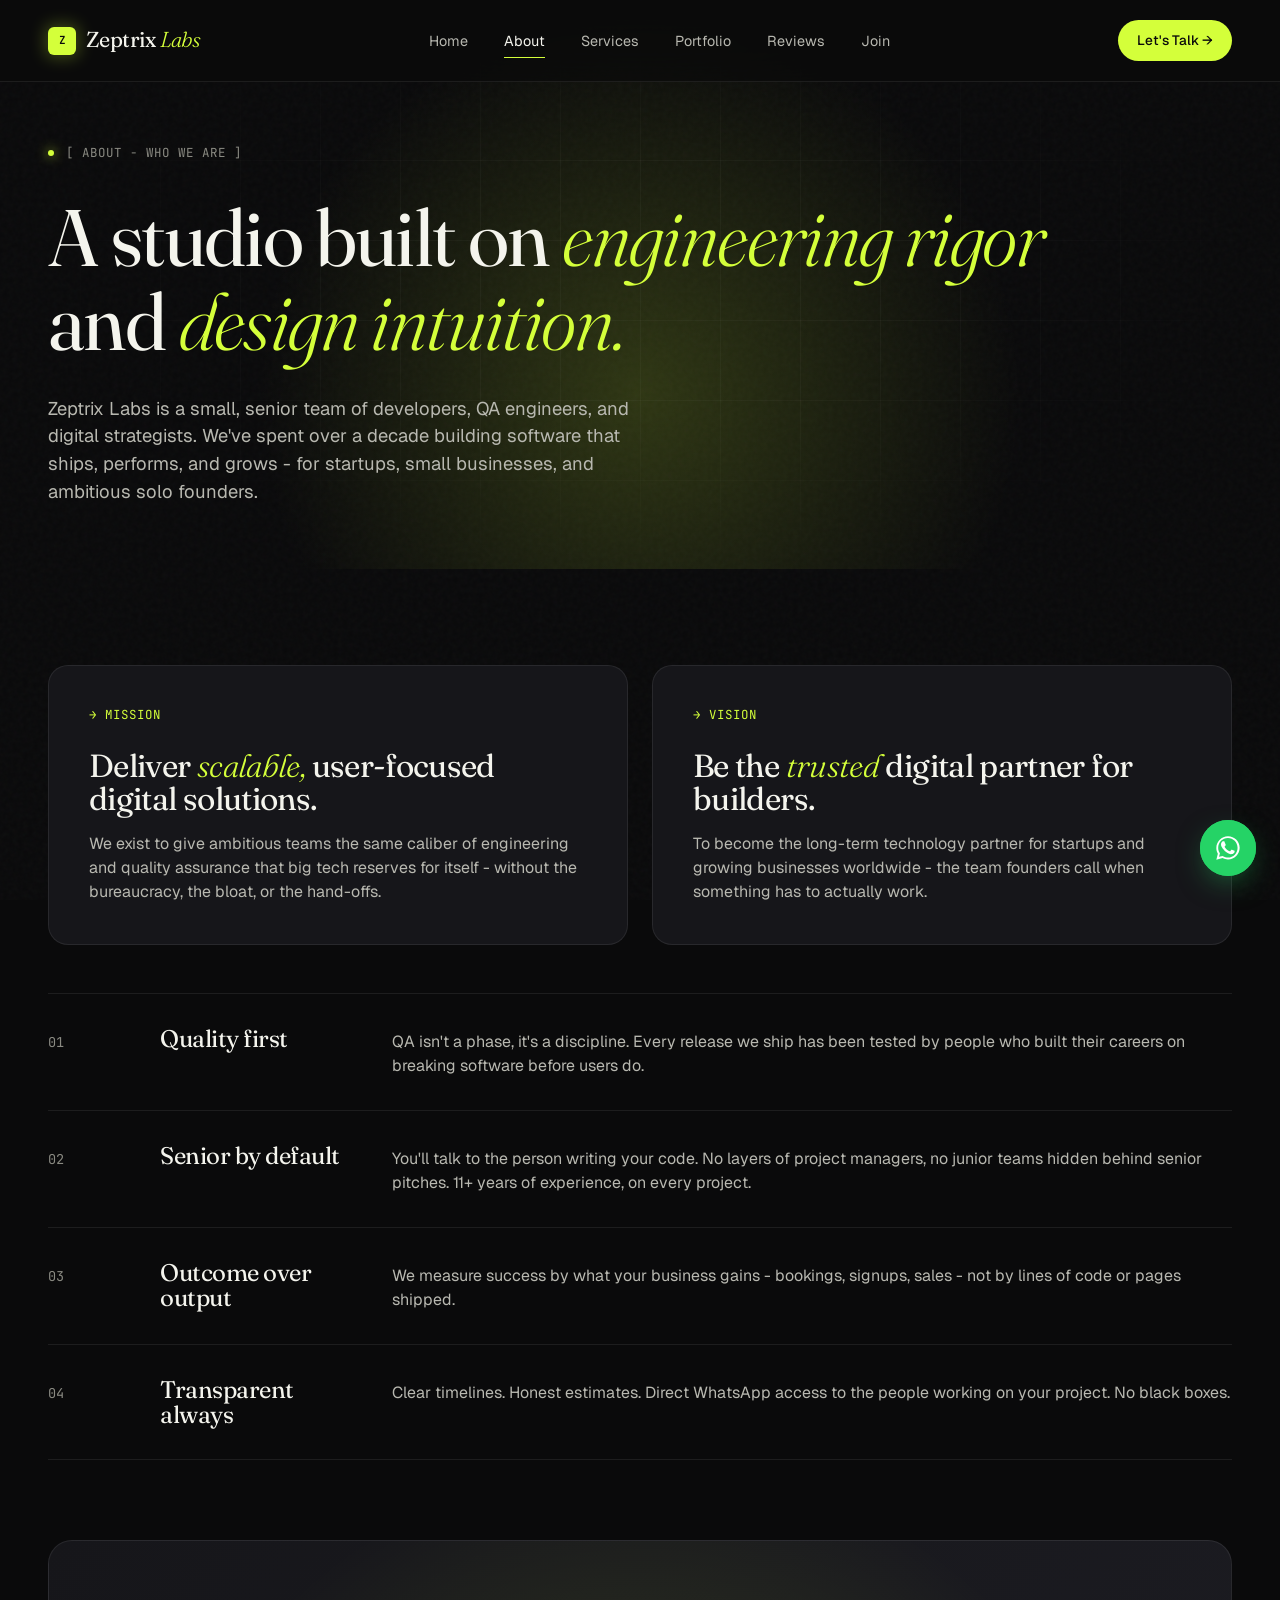
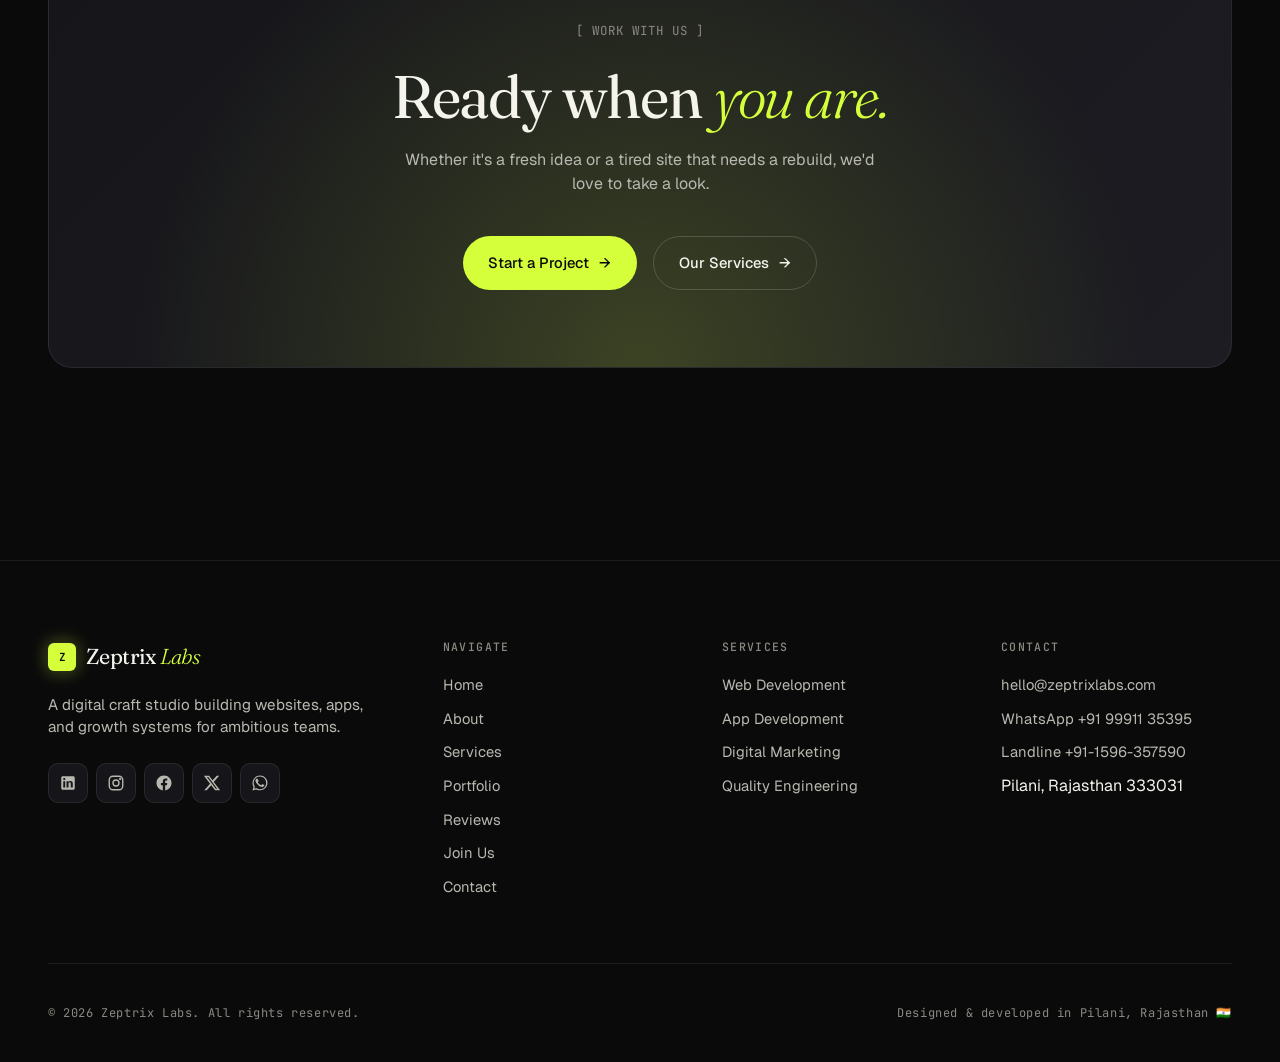
==== commit 7f519d64: "fixes ui issues" ====
--- a/about.html
+++ b/about.html
@@ -3,7 +3,7 @@
 <head>
   <meta charset="UTF-8">
   <meta name="viewport" content="width=device-width, initial-scale=1.0">
-  <title>About — Zeptrix Labs | 11+ Years of Digital Craft</title>
+  <title>About - Zeptrix Labs | 11+ Years of Digital Craft</title>
   <meta name="description" content="Zeptrix Labs is a digital craft studio with 11+ years of experience across QA and development, building scalable user-focused solutions.">
   <link rel="stylesheet" href="styles.css">
   <link rel="icon" href="data:image/svg+xml,%3Csvg xmlns='http://www.w3.org/2000/svg' viewBox='0 0 100 100'%3E%3Crect width='100' height='100' rx='22' fill='%23d4ff3a'/%3E%3Ctext x='50' y='66' font-family='monospace' font-size='52' font-weight='600' text-anchor='middle' fill='%230a0a0b'%3EZ%3C/text%3E%3C/svg%3E">
@@ -34,10 +34,10 @@
     <div class="container">
       <div class="hero-meta mono">
         <span class="dot"></span>
-        <span>[ ABOUT — WHO WE ARE ]</span>
+        <span>[ ABOUT - WHO WE ARE ]</span>
       </div>
       <h1>A studio built on <span class="italic">engineering rigor</span><br>and <span class="italic">design intuition.</span></h1>
-      <p>Zeptrix Labs is a small, senior team of developers, QA engineers, and digital strategists. We've spent over a decade building software that ships, performs, and grows — for startups, small businesses, and ambitious solo founders.</p>
+      <p>Zeptrix Labs is a small, senior team of developers, QA engineers, and digital strategists. We've spent over a decade building software that ships, performs, and grows - for startups, small businesses, and ambitious solo founders.</p>
     </div>
   </section>
 
@@ -47,12 +47,12 @@
         <div class="about-card reveal">
           <div class="label mono">→ Mission</div>
           <h2>Deliver <span class="italic">scalable,</span> user-focused digital solutions.</h2>
-          <p>We exist to give ambitious teams the same caliber of engineering and quality assurance that big tech reserves for itself — without the bureaucracy, the bloat, or the hand-offs.</p>
+          <p>We exist to give ambitious teams the same caliber of engineering and quality assurance that big tech reserves for itself - without the bureaucracy, the bloat, or the hand-offs.</p>
         </div>
         <div class="about-card reveal">
           <div class="label mono">→ Vision</div>
           <h2>Be the <span class="italic">trusted</span> digital partner for builders.</h2>
-          <p>To become the long-term technology partner for startups and growing businesses worldwide — the team founders call when something has to actually work.</p>
+          <p>To become the long-term technology partner for startups and growing businesses worldwide - the team founders call when something has to actually work.</p>
         </div>
       </div>
 
@@ -70,7 +70,7 @@
         <li class="reveal">
           <span class="num">03</span>
           <h3>Outcome over output</h3>
-          <p>We measure success by what your business gains — bookings, signups, sales — not by lines of code or pages shipped.</p>
+          <p>We measure success by what your business gains - bookings, signups, sales - not by lines of code or pages shipped.</p>
         </li>
         <li class="reveal">
           <span class="num">04</span>
@@ -141,7 +141,7 @@
       </div>
       <div class="footer-bottom">
         <p>© 2026 Zeptrix Labs. All rights reserved.</p>
-        <p>Crafted with rigor in India 🇮🇳</p>
+        <p>Designed & developed in Pilani, Rajasthan 🇮🇳</p>
       </div>
     </div>
   </footer>
--- a/styles.css
+++ b/styles.css
@@ -1810,3 +1810,38 @@
   .apply-section-block { padding: 1.5rem 0; }
   .chip-group label { padding: 0.55rem 0.95rem; font-size: 0.82rem; }
 }
+
+/* ============================================
+   TESTIMONIAL — paragraph spacing & company links
+   ============================================ */
+.testimonial blockquote p {
+  margin: 0;
+}
+.testimonial blockquote p + p {
+  margin-top: 0.85em;
+}
+
+/* Subtle linked company names in author byline */
+.testimonial-meta .role a {
+  color: var(--text-soft);
+  text-decoration: none;
+  position: relative;
+  transition: color 0.25s var(--ease);
+  display: inline-block;
+}
+.testimonial-meta .role a::after {
+  content: '';
+  position: absolute;
+  left: 0; right: 0;
+  bottom: -2px;
+  height: 1px;
+  background: rgba(212, 255, 58, 0.45);
+  transition: background 0.25s var(--ease), bottom 0.25s var(--ease);
+}
+.testimonial-meta .role a:hover {
+  color: var(--lime);
+}
+.testimonial-meta .role a:hover::after {
+  background: var(--lime);
+  bottom: -3px;
+}
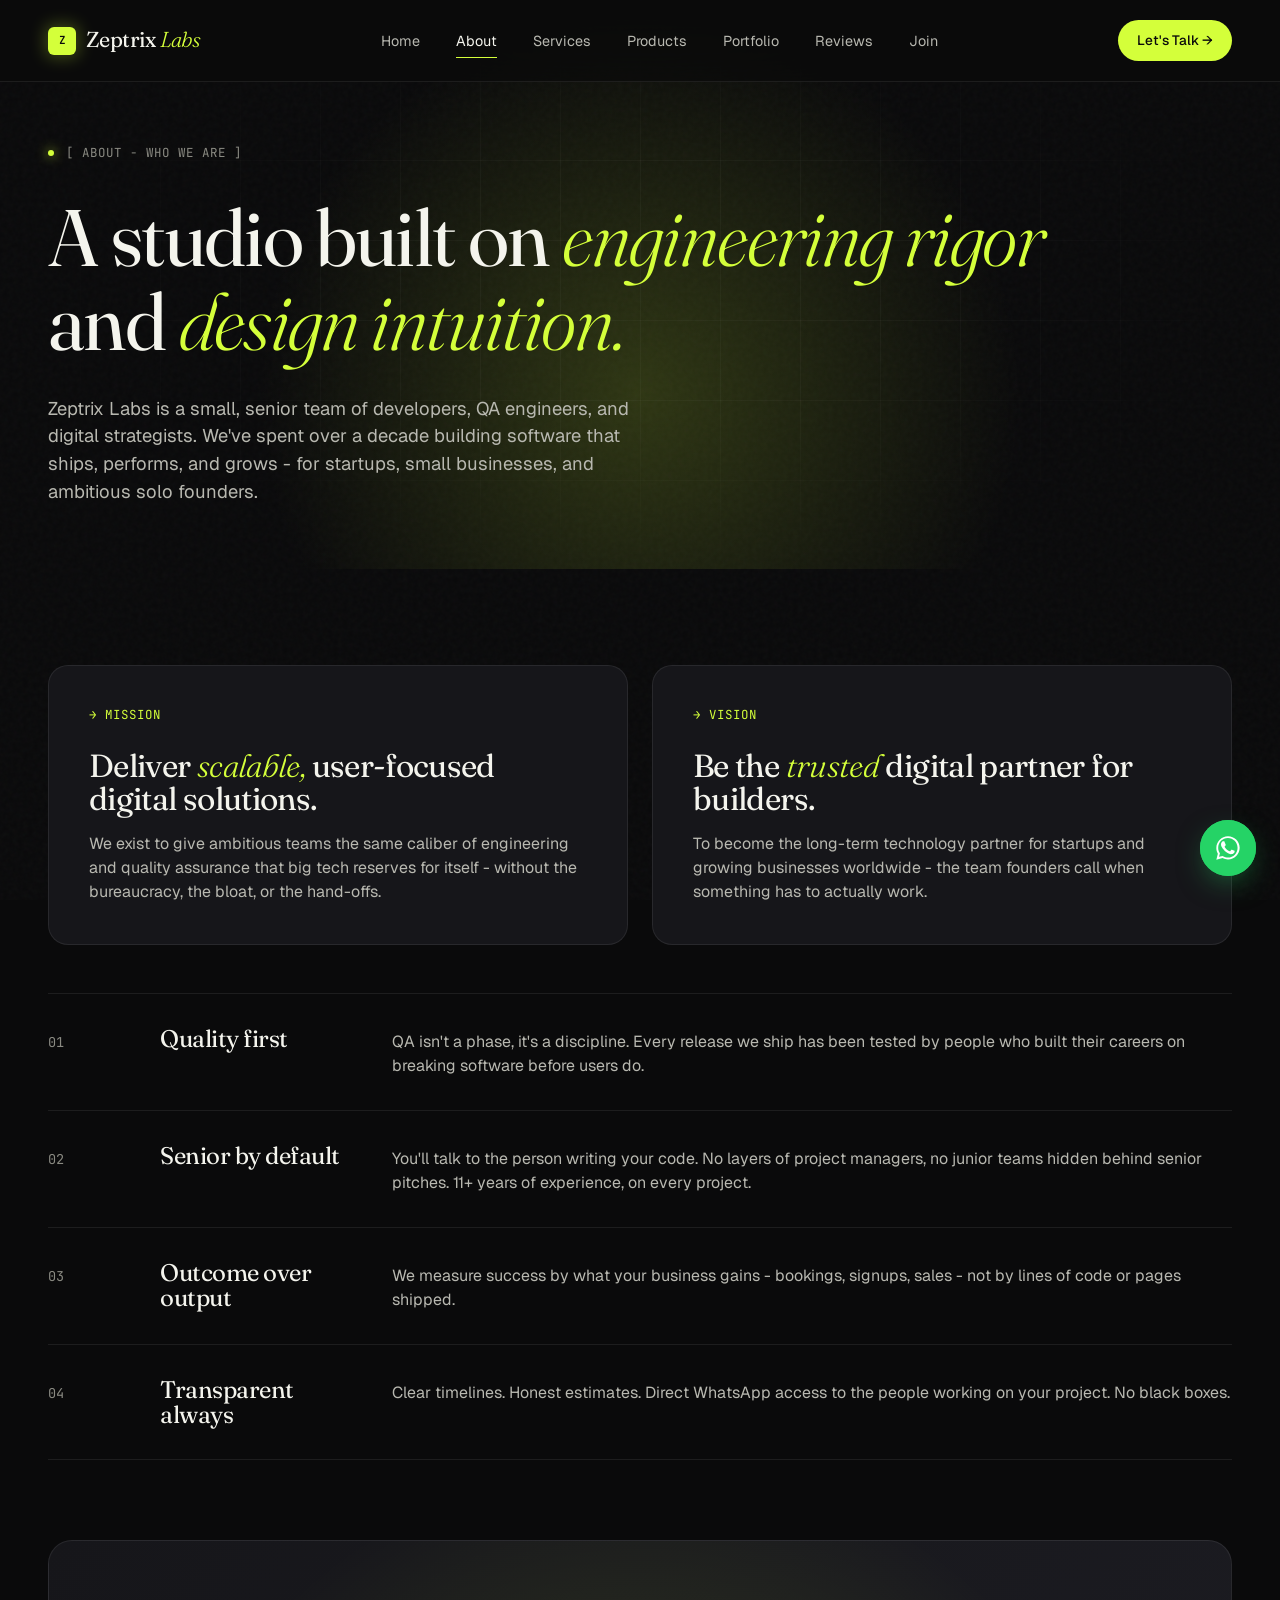
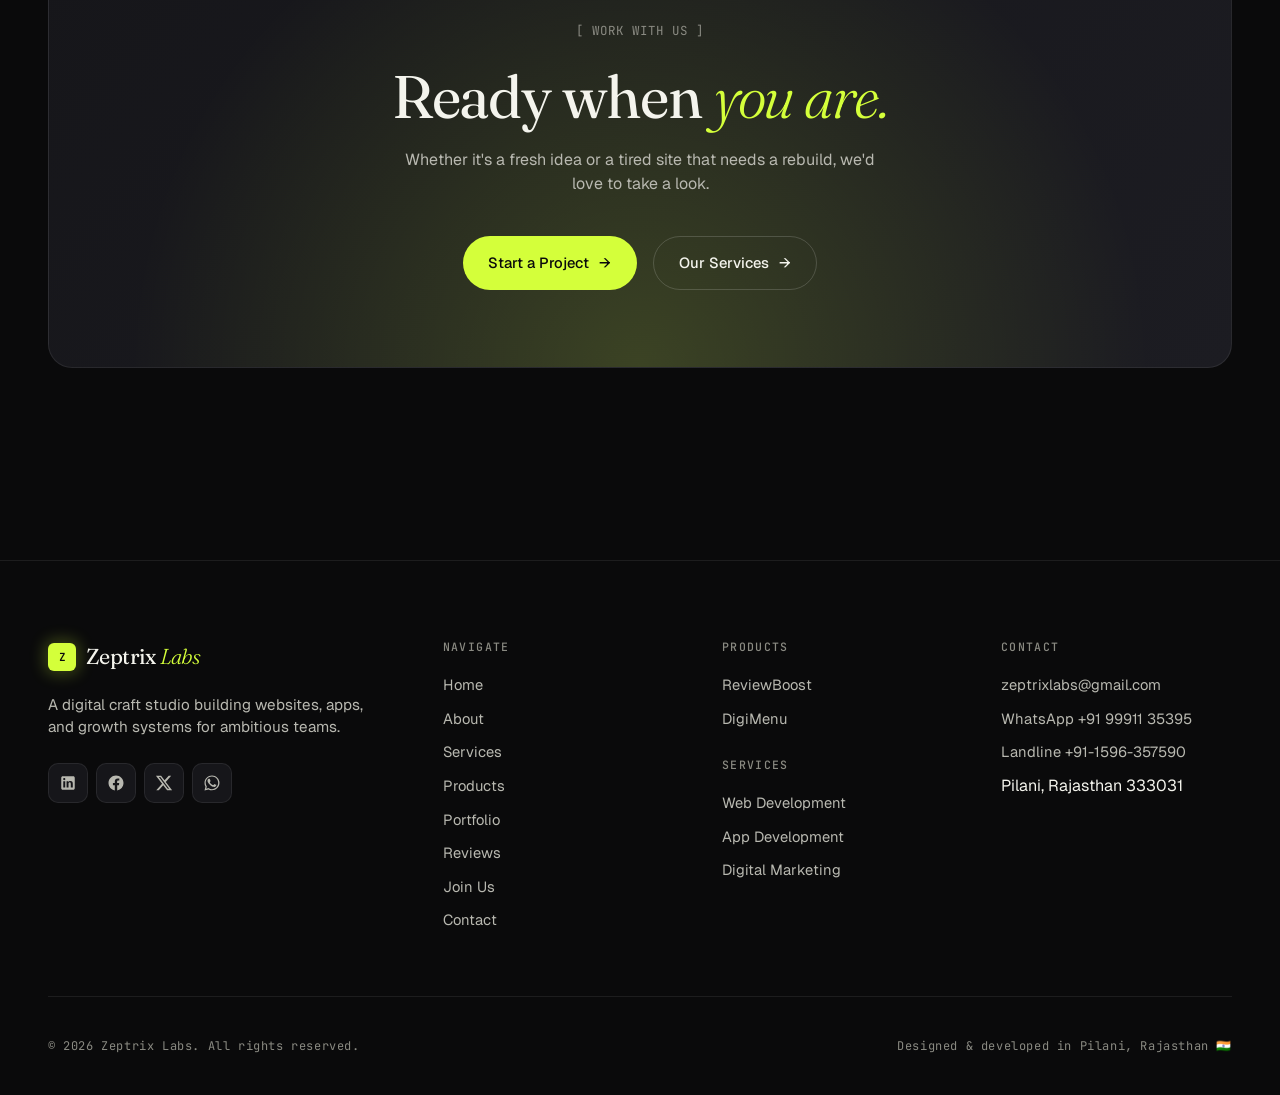
==== commit fb9ab342: "Add Products page; expand portfolio with Arambh, Sheoran Farms, TechTrekAmit; add 4 new testimonials" ====
--- a/about.html
+++ b/about.html
@@ -20,6 +20,7 @@
         <li><a href="index.html">Home</a></li>
         <li><a href="about.html" class="active">About</a></li>
         <li><a href="services.html">Services</a></li>
+        <li><a href="products.html">Products</a></li>
         <li><a href="portfolio.html">Portfolio</a></li>
         <li><a href="testimonials.html">Reviews</a></li>
         <li><a href="join.html">Join</a></li>
@@ -101,10 +102,10 @@
           </a>
           <p>A digital craft studio building websites, apps, and growth systems for ambitious teams.</p>
           <div class="footer-socials">
-            <a href="#" aria-label="LinkedIn"><svg width="18" height="18" viewBox="0 0 24 24" fill="currentColor"><path d="M19 3H5C3.9 3 3 3.9 3 5v14c0 1.1.9 2 2 2h14c1.1 0 2-.9 2-2V5c0-1.1-.9-2-2-2zM8.3 18H5.7V9.5h2.6V18zM7 8.3c-.8 0-1.5-.7-1.5-1.5S6.2 5.3 7 5.3s1.5.7 1.5 1.5S7.8 8.3 7 8.3zM18.3 18h-2.6v-4.6c0-1 0-2.3-1.4-2.3s-1.6 1.1-1.6 2.2V18h-2.6V9.5h2.5v1.1h.1c.4-.7 1.2-1.4 2.5-1.4 2.7 0 3.2 1.7 3.2 4V18z"/></svg></a>
-            <a href="#" aria-label="Instagram"><svg width="18" height="18" viewBox="0 0 24 24" fill="none" stroke="currentColor" stroke-width="1.8"><rect x="3" y="3" width="18" height="18" rx="5"/><circle cx="12" cy="12" r="4"/><circle cx="17.5" cy="6.5" r="0.6" fill="currentColor"/></svg></a>
-            <a href="#" aria-label="Facebook"><svg width="18" height="18" viewBox="0 0 24 24" fill="currentColor"><path d="M22 12c0-5.5-4.5-10-10-10S2 6.5 2 12c0 5 3.7 9.1 8.4 9.9v-7H7.9V12h2.5V9.8c0-2.5 1.5-3.9 3.8-3.9 1.1 0 2.2.2 2.2.2v2.5h-1.3c-1.2 0-1.6.8-1.6 1.6V12h2.8l-.4 2.9h-2.3v7C18.3 21.1 22 17 22 12z"/></svg></a>
-            <a href="#" aria-label="Twitter"><svg width="18" height="18" viewBox="0 0 24 24" fill="currentColor"><path d="M18.244 2.25h3.308l-7.227 8.26 8.502 11.24H16.17l-5.214-6.817L4.99 21.75H1.68l7.73-8.835L1.254 2.25H8.08l4.713 6.231zm-1.161 17.52h1.833L7.084 4.126H5.117z"/></svg></a>
+            <a href="https://www.linkedin.com/company/zeptrix-labs" target="_blank" rel="noopener" aria-label="LinkedIn"><svg width="18" height="18" viewBox="0 0 24 24" fill="currentColor"><path d="M19 3H5C3.9 3 3 3.9 3 5v14c0 1.1.9 2 2 2h14c1.1 0 2-.9 2-2V5c0-1.1-.9-2-2-2zM8.3 18H5.7V9.5h2.6V18zM7 8.3c-.8 0-1.5-.7-1.5-1.5S6.2 5.3 7 5.3s1.5.7 1.5 1.5S7.8 8.3 7 8.3zM18.3 18h-2.6v-4.6c0-1 0-2.3-1.4-2.3s-1.6 1.1-1.6 2.2V18h-2.6V9.5h2.5v1.1h.1c.4-.7 1.2-1.4 2.5-1.4 2.7 0 3.2 1.7 3.2 4V18z"/></svg></a>
+            <a href="#" aria-label="Instagram" class="social-hidden"><svg width="18" height="18" viewBox="0 0 24 24" fill="none" stroke="currentColor" stroke-width="1.8"><rect x="3" y="3" width="18" height="18" rx="5"/><circle cx="12" cy="12" r="4"/><circle cx="17.5" cy="6.5" r="0.6" fill="currentColor"/></svg></a>
+            <a href="https://www.facebook.com/zeptrixlabs" target="_blank" rel="noopener" aria-label="Facebook"><svg width="18" height="18" viewBox="0 0 24 24" fill="currentColor"><path d="M22 12c0-5.5-4.5-10-10-10S2 6.5 2 12c0 5 3.7 9.1 8.4 9.9v-7H7.9V12h2.5V9.8c0-2.5 1.5-3.9 3.8-3.9 1.1 0 2.2.2 2.2.2v2.5h-1.3c-1.2 0-1.6.8-1.6 1.6V12h2.8l-.4 2.9h-2.3v7C18.3 21.1 22 17 22 12z"/></svg></a>
+            <a href="https://x.com/zeptrixlabs" target="_blank" rel="noopener" aria-label="X"><svg width="18" height="18" viewBox="0 0 24 24" fill="currentColor"><path d="M18.244 2.25h3.308l-7.227 8.26 8.502 11.24H16.17l-5.214-6.817L4.99 21.75H1.68l7.73-8.835L1.254 2.25H8.08l4.713 6.231zm-1.161 17.52h1.833L7.084 4.126H5.117z"/></svg></a>
             <a href="https://wa.me/919991135395" target="_blank" rel="noopener" aria-label="WhatsApp"><svg width="18" height="18" viewBox="0 0 24 24" fill="currentColor"><path d="M17.5 14.4c-.3-.1-1.7-.8-2-.9-.3-.1-.5-.1-.7.1-.2.3-.7.9-.9 1.1-.2.2-.3.2-.6.1-.3-.1-1.3-.5-2.4-1.5-.9-.8-1.5-1.8-1.7-2.1-.2-.3 0-.4.1-.6.1-.1.3-.3.4-.5.1-.2.2-.3.3-.5.1-.2 0-.4 0-.5 0-.1-.7-1.7-.9-2.3-.2-.6-.5-.5-.7-.5h-.6c-.2 0-.5.1-.8.4-.3.3-1 1-1 2.4 0 1.4 1 2.8 1.2 3 .1.2 2 3.1 4.9 4.4.7.3 1.2.5 1.6.6.7.2 1.3.2 1.8.1.5-.1 1.7-.7 2-1.4.2-.7.2-1.2.2-1.4-.1-.1-.3-.2-.6-.3zM12 2C6.5 2 2 6.5 2 12c0 1.7.4 3.4 1.3 4.9L2 22l5.3-1.4c1.4.8 3 1.2 4.7 1.2 5.5 0 10-4.5 10-10S17.5 2 12 2zm0 18.2c-1.5 0-3-.4-4.3-1.2l-.3-.2-3.1.8.8-3-.2-.3c-.9-1.4-1.3-3-1.3-4.6 0-4.6 3.7-8.3 8.3-8.3 4.6 0 8.3 3.7 8.3 8.3.1 4.6-3.6 8.5-8.2 8.5z"/></svg></a>
           </div>
         </div>
@@ -114,6 +115,7 @@
             <li><a href="index.html">Home</a></li>
             <li><a href="about.html">About</a></li>
             <li><a href="services.html">Services</a></li>
+            <li><a href="products.html">Products</a></li>
             <li><a href="portfolio.html">Portfolio</a></li>
             <li><a href="testimonials.html">Reviews</a></li>
             <li><a href="join.html">Join Us</a></li>
@@ -121,18 +123,22 @@
           </ul>
         </div>
         <div class="footer-col">
-          <h4>Services</h4>
+          <h4>Products</h4>
+          <ul>
+            <li><a href="products.html#reviewboost">ReviewBoost</a></li>
+            <li><a href="products.html#digimenu">DigiMenu</a></li>
+          </ul>
+          <h4 style="margin-top: 1.75rem;">Services</h4>
           <ul>
             <li><a href="services.html#web">Web Development</a></li>
             <li><a href="services.html#apps">App Development</a></li>
             <li><a href="services.html#marketing">Digital Marketing</a></li>
-            <li><a href="services.html">Quality Engineering</a></li>
           </ul>
         </div>
         <div class="footer-col">
           <h4>Contact</h4>
           <ul>
-            <li><a href="mailto:hello@zeptrixlabs.com">hello@zeptrixlabs.com</a></li>
+            <li><a href="mailto:zeptrixlabs@gmail.com">zeptrixlabs@gmail.com</a></li>
             <li><a href="https://wa.me/919991135395">WhatsApp +91 99911 35395</a></li>
             <li><a href="tel:+911596357590">Landline +91-1596-357590</a></li>
             <li>Pilani, Rajasthan 333031</li>
--- a/styles.css
+++ b/styles.css
@@ -546,6 +546,78 @@
   position: absolute;
   inset: 28px 0 0 0;
   background: radial-gradient(circle at 40% 50%, rgba(94, 231, 223, 0.25), transparent 50%);
+}
+.mock-anushka {
+  background: linear-gradient(135deg, #2a0a1f 0%, #5d1a3d 50%, #9c2d65 100%);
+}
+.mock-anushka::before {
+  content: '';
+  position: absolute;
+  inset: 28px 0 0 0;
+  background: radial-gradient(circle at 60% 50%, rgba(255, 140, 180, 0.3), transparent 55%);
+}
+.mock-mahabir {
+  background: linear-gradient(135deg, #0a141f 0%, #14253d 50%, #1f3a5c 100%);
+}
+.mock-mahabir::before {
+  content: '';
+  position: absolute;
+  inset: 28px 0 0 0;
+  background: radial-gradient(circle at 35% 55%, rgba(212, 180, 100, 0.22), transparent 55%);
+}
+.mock-arambh {
+  background: linear-gradient(135deg, #2a1408 0%, #5d2e10 50%, #c46a26 100%);
+}
+.mock-arambh::before {
+  content: '';
+  position: absolute;
+  inset: 28px 0 0 0;
+  background: radial-gradient(circle at 50% 50%, rgba(255, 139, 69, 0.32), transparent 55%);
+}
+.mock-sheoran {
+  background: linear-gradient(135deg, #1a1408 0%, #4a3812 50%, #c9820a 100%);
+}
+.mock-sheoran::before {
+  content: '';
+  position: absolute;
+  inset: 28px 0 0 0;
+  background: radial-gradient(circle at 45% 55%, rgba(218, 165, 32, 0.3), transparent 55%);
+}
+.mock-techtrek {
+  background: linear-gradient(135deg, #060609 0%, #0e1a14 50%, #143523 100%);
+}
+.mock-techtrek::before {
+  content: '';
+  position: absolute;
+  inset: 28px 0 0 0;
+  background: radial-gradient(circle at 50% 60%, rgba(57, 255, 133, 0.28), transparent 55%);
+}
+.mock-reviewboost {
+  background: linear-gradient(135deg, #0a1a0f 0%, #0f3325 50%, #1a6b48 100%);
+}
+.mock-reviewboost::before {
+  content: '';
+  position: absolute;
+  inset: 28px 0 0 0;
+  background: radial-gradient(circle at 50% 50%, rgba(212, 255, 58, 0.28), transparent 55%);
+}
+.mock-reviewboost-client {
+  background: linear-gradient(135deg, #0b0f1f 0%, #1c2347 50%, #364080 100%);
+}
+.mock-reviewboost-client::before {
+  content: '';
+  position: absolute;
+  inset: 28px 0 0 0;
+  background: radial-gradient(circle at 50% 45%, rgba(94, 231, 223, 0.28), transparent 55%);
+}
+.mock-digimenu {
+  background: linear-gradient(135deg, #1f0a0a 0%, #3d1414 50%, #7a2828 100%);
+}
+.mock-digimenu::before {
+  content: '';
+  position: absolute;
+  inset: 28px 0 0 0;
+  background: radial-gradient(circle at 50% 50%, rgba(255, 140, 80, 0.28), transparent 55%);
 }
 
 .mock-content {
@@ -1845,3 +1917,284 @@
   background: var(--lime);
   bottom: -3px;
 }
+
+
+/* Hide social icons that are not yet active */
+.footer-socials a.social-hidden { display: none !important; }
+
+/* ============================================
+   PRODUCTS PAGE
+   ============================================ */
+.products-hero h1 { font-size: clamp(2.5rem, 6vw, 4.5rem); margin-bottom: 1.5rem; max-width: 900px; }
+.products-hero h1 .italic { color: var(--lime); }
+.products-hero p { font-size: 1.15rem; color: var(--text-soft); max-width: 600px; }
+
+.product-block {
+  border-top: 1px solid var(--border);
+  padding: 6rem 0;
+  position: relative;
+}
+.product-block:first-of-type { border-top: none; padding-top: 3rem; }
+
+.product-header {
+  display: flex;
+  align-items: flex-end;
+  justify-content: space-between;
+  gap: 2rem;
+  flex-wrap: wrap;
+  margin-bottom: 3rem;
+}
+.product-header-left .label {
+  display: flex;
+  align-items: center;
+  gap: 0.6rem;
+  color: var(--text-muted);
+  margin-bottom: 1.25rem;
+}
+.product-header-left .label::before {
+  content: '';
+  width: 24px; height: 1px;
+  background: var(--lime);
+}
+.product-header-left h2 {
+  font-size: clamp(2.25rem, 5vw, 3.75rem);
+  margin-bottom: 1rem;
+  letter-spacing: -0.02em;
+}
+.product-header-left h2 .italic { color: var(--lime); }
+.product-header-left .tagline {
+  font-family: var(--font-mono);
+  font-size: 0.78rem;
+  letter-spacing: 0.12em;
+  color: var(--text-soft);
+  text-transform: uppercase;
+}
+.product-status {
+  display: inline-flex;
+  align-items: center;
+  gap: 0.55rem;
+  padding: 0.5rem 1rem;
+  border-radius: 100px;
+  font-family: var(--font-mono);
+  font-size: 0.72rem;
+  letter-spacing: 0.1em;
+  text-transform: uppercase;
+}
+.product-status.live {
+  background: rgba(212, 255, 58, 0.1);
+  border: 1px solid rgba(212, 255, 58, 0.4);
+  color: var(--lime);
+}
+.product-status.live::before {
+  content: '';
+  width: 8px; height: 8px;
+  background: var(--lime);
+  border-radius: 50%;
+  box-shadow: 0 0 12px var(--lime);
+  animation: pulse 2s ease-in-out infinite;
+}
+.product-status.soon {
+  background: rgba(255, 138, 61, 0.1);
+  border: 1px solid rgba(255, 138, 61, 0.4);
+  color: var(--amber);
+}
+.product-status.soon::before {
+  content: '';
+  width: 8px; height: 8px;
+  background: var(--amber);
+  border-radius: 50%;
+  box-shadow: 0 0 12px var(--amber);
+}
+
+.product-intro {
+  display: grid;
+  grid-template-columns: 1.2fr 1fr;
+  gap: 3rem;
+  align-items: start;
+  margin-bottom: 3rem;
+}
+@media (max-width: 900px) {
+  .product-intro { grid-template-columns: 1fr; gap: 1.5rem; }
+}
+.product-intro .lead {
+  font-size: 1.1rem;
+  color: var(--text-soft);
+  line-height: 1.65;
+}
+.product-meta-grid {
+  display: grid;
+  grid-template-columns: 1fr 1fr;
+  gap: 1rem;
+}
+.product-meta-item {
+  background: var(--surface);
+  border: 1px solid var(--border);
+  border-radius: 14px;
+  padding: 1.1rem 1.25rem;
+}
+.product-meta-item .k {
+  font-family: var(--font-mono);
+  font-size: 0.65rem;
+  letter-spacing: 0.12em;
+  text-transform: uppercase;
+  color: var(--text-muted);
+  margin-bottom: 0.35rem;
+}
+.product-meta-item .v {
+  font-size: 0.95rem;
+  color: var(--text);
+}
+.product-meta-item .v.lime { color: var(--lime); }
+
+.product-features {
+  list-style: none;
+  display: grid;
+  grid-template-columns: 1fr 1fr;
+  gap: 0.85rem 2rem;
+  margin: 2rem 0 3rem;
+}
+@media (max-width: 700px) {
+  .product-features { grid-template-columns: 1fr; }
+}
+.product-features li {
+  display: flex;
+  align-items: flex-start;
+  gap: 0.85rem;
+  padding-left: 1.25rem;
+  position: relative;
+  color: var(--text);
+  font-size: 0.95rem;
+}
+.product-features li::before {
+  content: '';
+  position: absolute;
+  left: 0; top: 9px;
+  width: 6px; height: 6px;
+  background: var(--lime);
+  border-radius: 50%;
+  box-shadow: 0 0 10px var(--lime);
+}
+
+.product-views {
+  display: grid;
+  grid-template-columns: 1fr 1fr;
+  gap: 1.5rem;
+  margin-top: 2rem;
+}
+@media (max-width: 900px) {
+  .product-views { grid-template-columns: 1fr; }
+}
+.product-view-card {
+  background: var(--surface);
+  border: 1px solid var(--border);
+  border-radius: 20px;
+  padding: 1.5rem;
+  transition: border-color 0.4s var(--ease), transform 0.4s var(--ease);
+}
+.product-view-card:hover {
+  border-color: rgba(212, 255, 58, 0.3);
+  transform: translateY(-4px);
+}
+.product-view-card .view-label {
+  font-family: var(--font-mono);
+  font-size: 0.7rem;
+  letter-spacing: 0.12em;
+  text-transform: uppercase;
+  color: var(--lime);
+  margin-bottom: 0.6rem;
+}
+.product-view-card h4 {
+  font-family: var(--font-display);
+  font-size: 1.35rem;
+  margin-bottom: 0.4rem;
+  letter-spacing: -0.02em;
+}
+.product-view-card p {
+  color: var(--text-soft);
+  font-size: 0.92rem;
+  margin-bottom: 1.2rem;
+}
+
+.product-cta {
+  display: flex;
+  gap: 1rem;
+  flex-wrap: wrap;
+  margin-top: 1rem;
+}
+
+.product-actions {
+  display: flex;
+  gap: 1rem;
+  flex-wrap: wrap;
+  margin-top: 2.5rem;
+}
+
+/* Coming soon visual */
+.product-soon-visual {
+  background: var(--surface);
+  border: 1px dashed rgba(255, 138, 61, 0.35);
+  border-radius: 20px;
+  padding: 3rem 2rem;
+  display: grid;
+  place-items: center;
+  text-align: center;
+  position: relative;
+  overflow: hidden;
+  aspect-ratio: 16/10;
+}
+.product-soon-visual::before {
+  content: '';
+  position: absolute;
+  inset: 0;
+  background:
+    radial-gradient(circle at 30% 30%, rgba(255, 138, 61, 0.15), transparent 50%),
+    radial-gradient(circle at 70% 70%, rgba(212, 255, 58, 0.08), transparent 50%);
+  pointer-events: none;
+}
+.product-soon-visual .glyph {
+  font-family: var(--font-display);
+  font-size: clamp(6rem, 14vw, 11rem);
+  color: var(--amber);
+  font-style: italic;
+  font-weight: 300;
+  line-height: 0.85;
+  position: relative;
+  z-index: 1;
+  opacity: 0.5;
+}
+.product-soon-visual .glyph-label {
+  font-family: var(--font-mono);
+  font-size: 0.78rem;
+  letter-spacing: 0.18em;
+  text-transform: uppercase;
+  color: var(--text-soft);
+  margin-top: 0.75rem;
+  position: relative;
+  z-index: 1;
+}
+
+/* Phone-shaped mock for client view */
+.mock-phone-frame {
+  aspect-ratio: 9 / 16;
+  max-width: 280px;
+  margin: 0 auto;
+  border-radius: 28px;
+  overflow: hidden;
+  position: relative;
+  background: var(--surface-2);
+  border: 8px solid #111;
+  box-shadow: 0 30px 80px -30px rgba(0,0,0,0.7);
+}
+.mock-phone-frame .work-mock {
+  inset: 0;
+  padding: 1.5rem;
+}
+.mock-phone-frame .mock-content .mock-title {
+  font-size: 1.4rem;
+}
+
+@media (max-width: 600px) {
+  .product-block { padding: 4rem 0; }
+  .product-header { margin-bottom: 2rem; }
+  .product-features { margin: 1.5rem 0 2rem; }
+}
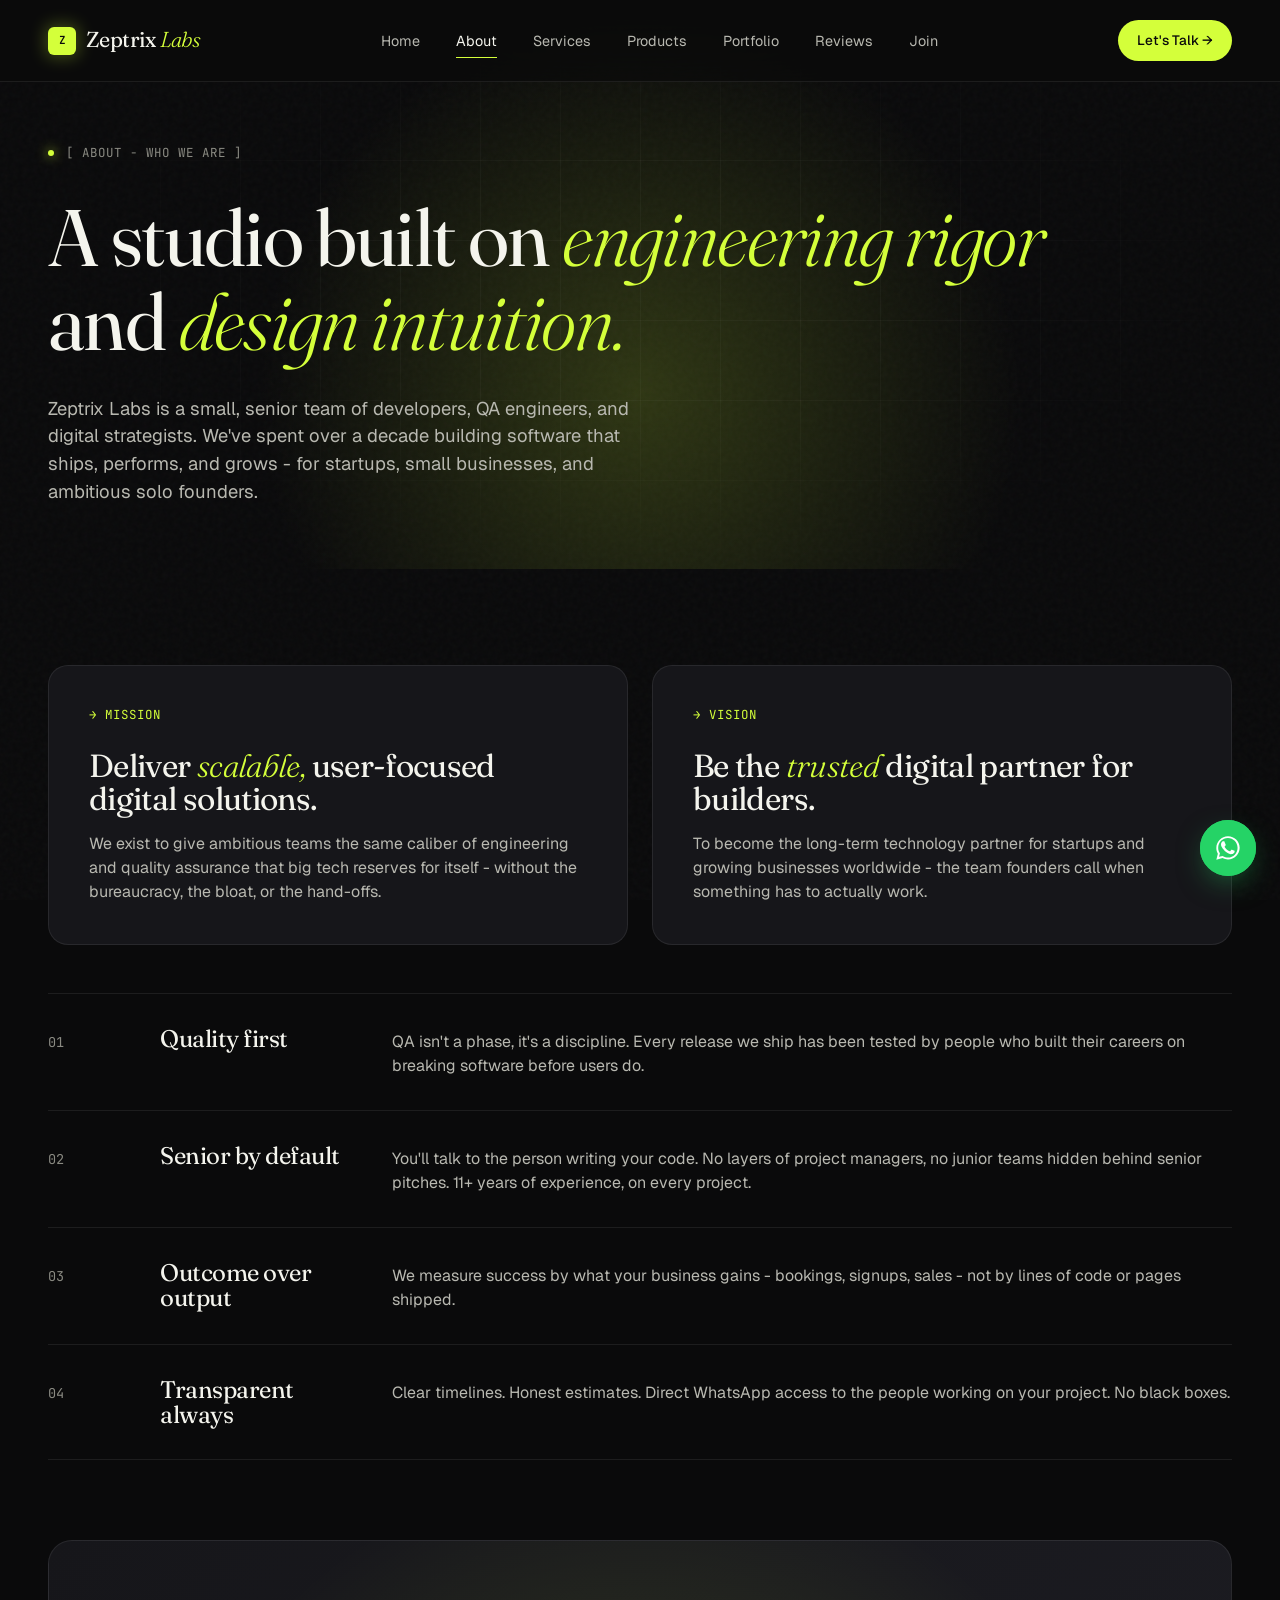
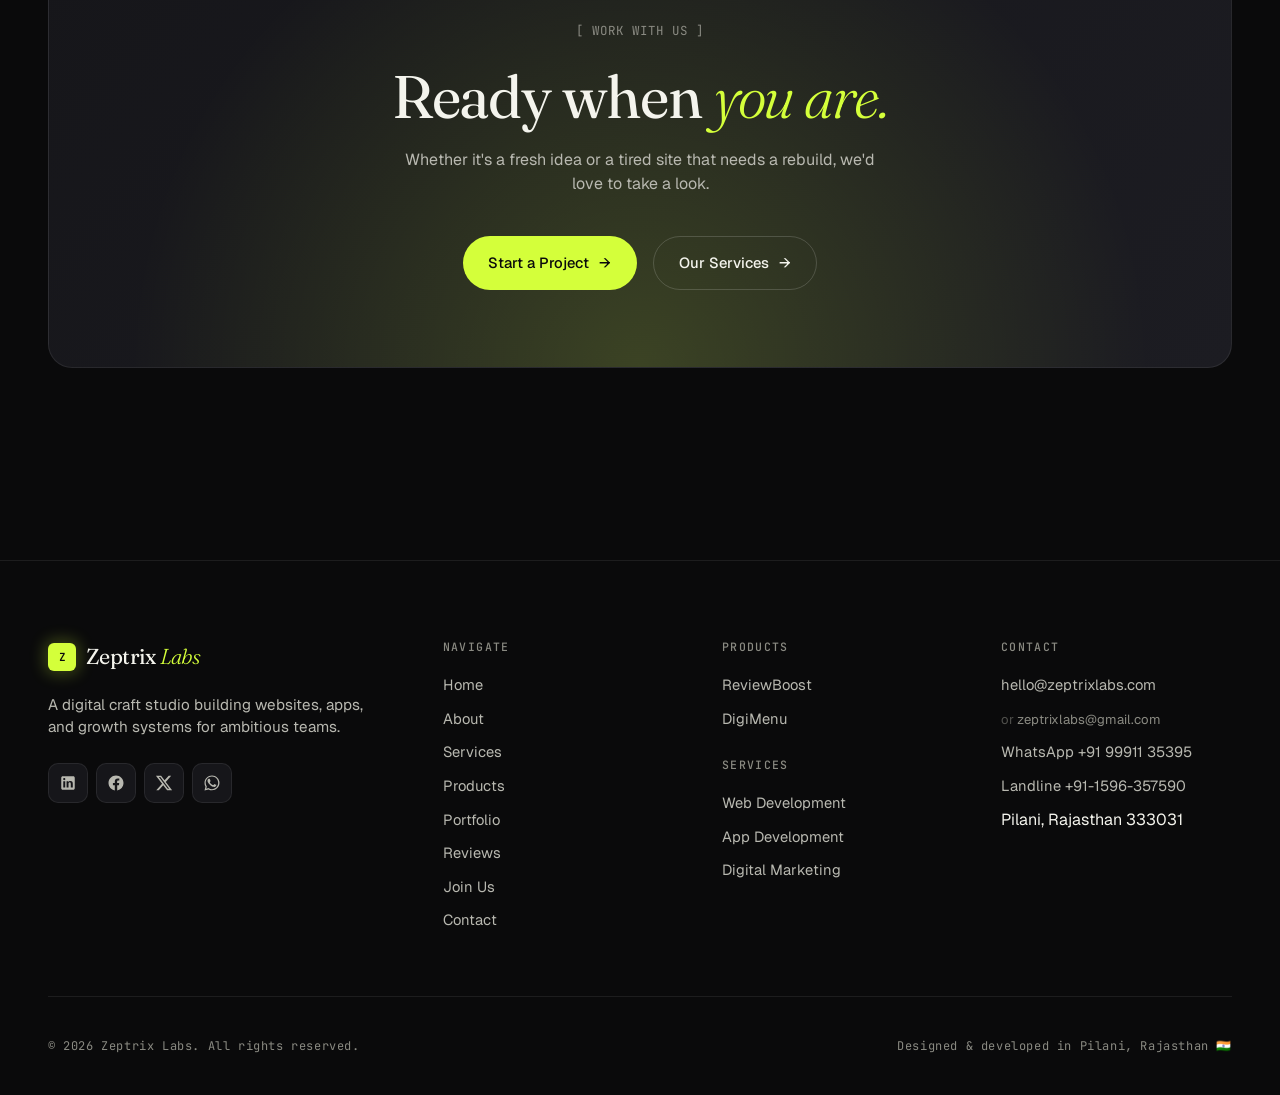
==== commit 97b36287: "footer + contact: switch primary email to hello@zeptrixlabs.com, keep gmail as alt with quieter styl" ====
--- a/about.html
+++ b/about.html
@@ -1,4 +1,4 @@
-<!DOCTYPE html>
+﻿<!DOCTYPE html>
 <html lang="en">
 <head>
   <meta charset="UTF-8">
@@ -138,7 +138,8 @@
         <div class="footer-col">
           <h4>Contact</h4>
           <ul>
-            <li><a href="mailto:zeptrixlabs@gmail.com">zeptrixlabs@gmail.com</a></li>
+            <li><a href="mailto:hello@zeptrixlabs.com">hello@zeptrixlabs.com</a></li>
+            <li><a href="mailto:zeptrixlabs@gmail.com" class="alt-email">zeptrixlabs@gmail.com</a></li>
             <li><a href="https://wa.me/919991135395">WhatsApp +91 99911 35395</a></li>
             <li><a href="tel:+911596357590">Landline +91-1596-357590</a></li>
             <li>Pilani, Rajasthan 333031</li>
--- a/styles.css
+++ b/styles.css
@@ -1242,6 +1242,16 @@
   transition: color 0.2s var(--ease);
 }
 .footer-col a:hover { color: var(--lime); }
+
+/* Alternate email — quieter than the primary, prefixed with "or" */
+.footer-col a.alt-email {
+  font-size: 0.82rem;
+  color: var(--text-muted);
+}
+.footer-col a.alt-email::before {
+  content: 'or ';
+  opacity: 0.55;
+}
 
 .footer-bottom {
   padding-top: 2.5rem;
